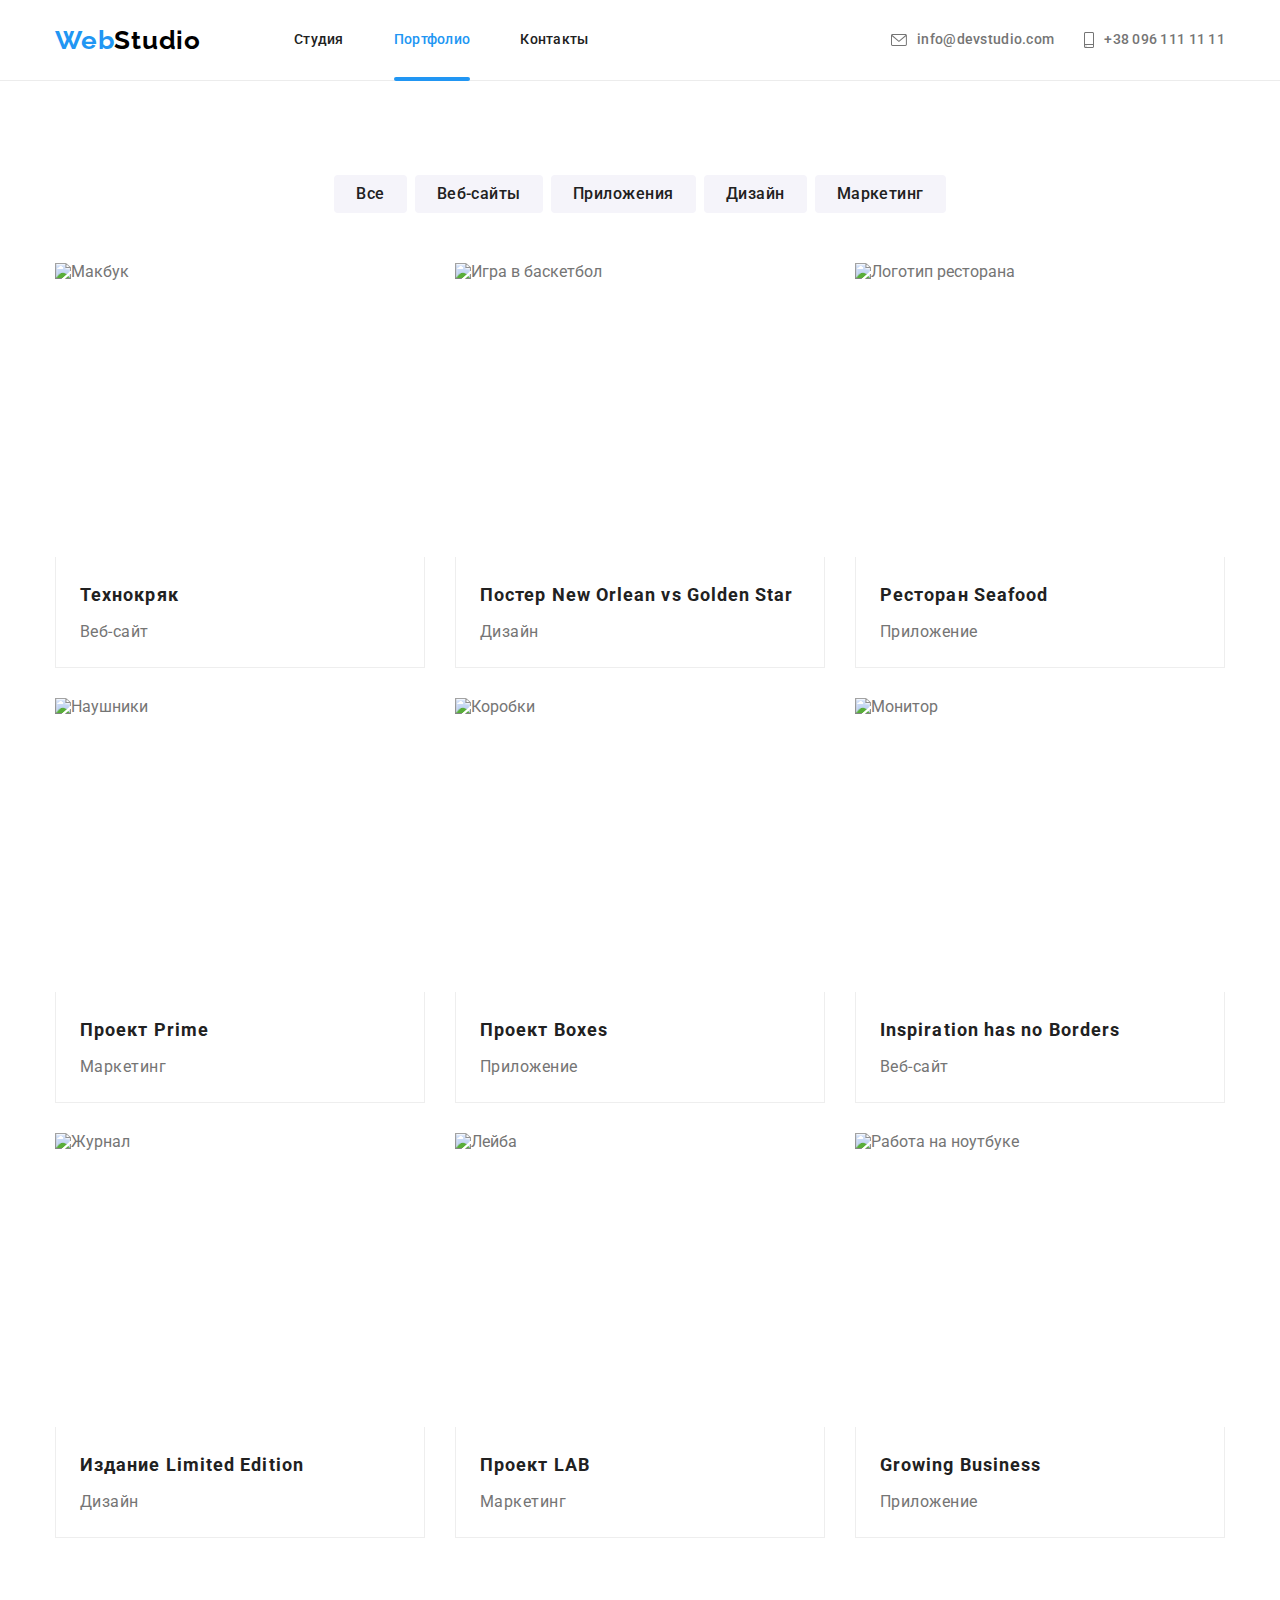
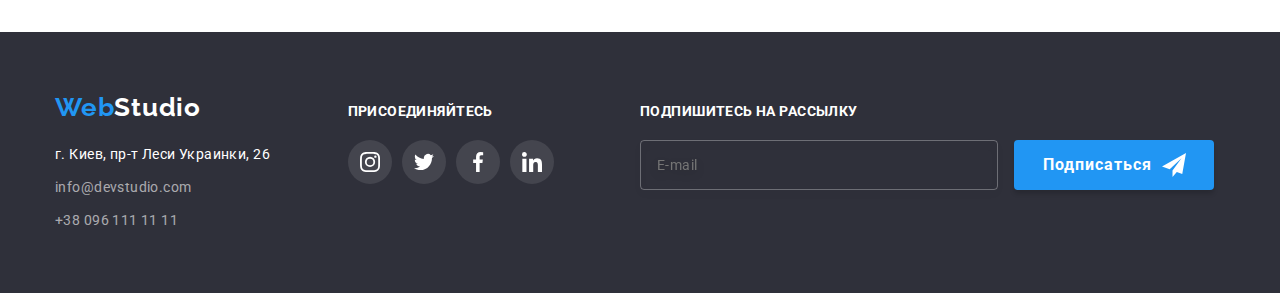
==== portfolio.html @ e025bd7b "edits" ====
<!DOCTYPE html>
<html lang="ru">

<head>
  <meta charset="UTF-8" />
  <meta http-equiv="X-UA-Compatible" content="IE=edge" />
  <meta name="viewport" content="width=device-width, initial-scale=1.0" />
  <title>Portfolio</title>
  <link rel="preconnect" href="https://fonts.gstatic.com" />
  <link
    href="https://fonts.googleapis.com/css2?family=Raleway:wght@500;700&family=Roboto:wght@400;500;700;900&display=swap"
    rel="stylesheet" />
  <link rel="stylesheet" href="https://cdnjs.cloudflare.com/ajax/libs/modern-normalize/1.0.0/modern-normalize.css" />
  <link rel="stylesheet" href="./css/styles.css" />
</head>

<body>
  <!--Header-->
  <header class="header">
    <div class="container">
      <p class="logo" lang="en">
        <span class="logo-text blue">Web</span><span class="logo-text black">Studio</span>
      </p>
      <nav>
        <ul class="menu list">
          <li class="menu-item">
            <a class="link nav-text" href="./index.html">Студия</a>
          </li>
          <li class="menu-item">
            <a class="link nav-text current" href="./portfolio.html">Портфолио</a>
          </li>
          <li class="menu-item">
            <a class="link nav-text" href="#contacts">Контакты</a>
          </li>
        </ul>
      </nav>
      <div class="contacts">
        <ul class="menu list">
          <li class="contacts-menu-item">
            <a class="link contacts-text" href="mailto:info@devstudio.com">
              <svg class="contacts-svg" width="16" height="12">
                <use href="./images/sprite.svg#icon-envelope"></use>
              </svg>
              info@devstudio.com
            </a>
          </li>
          <li class="contacts-menu-item">
            <a class="link contacts-text" href="tel:+380961111111">
              <svg class="contacts-svg" width="10" height="16">
                <use href="./images/sprite.svg#icon-smartphone"></use>
              </svg>
              +38 096 111 11 11
            </a>
          </li>
        </ul>
      </div>
    </div>
  </header>
  <main>
    <!--Portfolio-->
    <section class="portfolio section">
      <div class="container">
        <h1 class="visually-hidden">Портфолио</h1>
        <ul class="list filter">
          <li class="filtr-item">
            <button class="btn-filter" type="button">Все</button>
          </li>
          <li class="filtr-item">
            <button class="btn-filter" type="button">Веб-сайты</button>
          </li>
          <li class="filtr-item">
            <button class="btn-filter" type="button">Приложения</button>
          </li>
          <li class="filtr-item">
            <button class="btn-filter" type="button">Дизайн</button>
          </li>
          <li class="filtr-item">
            <button class="btn-filter" type="button">Маркетинг</button>
          </li>
        </ul>
        <ul class="list portfolio-item">
          <li class="portfolio-card">
            <a class="link portfolio-link" href="" target="_blank" rel="noopener noreferrer">
              <div class="portfolio-img">
                <img src="./images/portfolio/img-1.jpg" width="370" height="294" alt="Макбук" />
                <div class="overlay">
                  <p>Технокряк это современная площадка распространения коронавируса. Компании используют
                    эту платформу для цифрового
                    шпионажа и атак на защищённые сервера конкурентов.
                  </p>
                </div>
              </div>
              <div class="portfolio-content">
                <h2 class="example-title">Технокряк</h2>
                <p class="example-text">Веб-сайт</p>
              </div>
            </a>
          </li>
          <li class="portfolio-card">
            <a class="link portfolio-link" href="" target="_blank" rel="noopener noreferrer">
              <div class="portfolio-img">
                <img src="./images/portfolio/img-2.jpg" width="370" height="294" alt="Игра в баскетбол" />
                <div class="overlay">
                  <p>Технокряк это современная площадка распространения коронавируса. Компании используют
                    эту платформу для цифрового
                    шпионажа и атак на защищённые сервера конкурентов.
                  </p>
                </div>
              </div>
              <div class="portfolio-content">
                <h2 class="example-title">
                  Постер <span lang="en"> New Orlean vs Golden Star</span>
                </h2>
                <p class="example-text">Дизайн</p>
              </div>
            </a>
          </li>
          <li class="portfolio-card">
            <a class="link portfolio-link" href="" target="_blank" rel="noopener noreferrer">
              <div class="portfolio-img">
                <img src="./images/portfolio/img-3.jpg" width="370" height="294" alt="Логотип ресторана" />
                <div class="overlay">
                  <p>Технокряк это современная площадка распространения коронавируса. Компании используют
                    эту платформу для цифрового
                    шпионажа и атак на защищённые сервера конкурентов.
                  </p>
                </div>
              </div>
              <div class="portfolio-content">
                <h2 class="example-title">
                  Ресторан <span lang="en">Seafood</span>
                </h2>
                <p class="example-text">Приложение</p>
              </div>
            </a>
          </li>
          <li class="portfolio-card">
            <a class="link portfolio-link" href="" target="_blank" rel="noopener noreferrer">
              <div class="portfolio-img">
                <img src="./images/portfolio/img-4.jpg" width="370" height="294" alt="Наушники" />
                <div class="overlay">
                  <p>Технокряк это современная площадка распространения коронавируса. Компании используют
                    эту платформу для цифрового
                    шпионажа и атак на защищённые сервера конкурентов.
                  </p>
                </div>
              </div>
              <div class="portfolio-content">
                <h2 class="example-title">
                  Проект <span lang="en">Prime</span>
                </h2>
                <p class="example-text">Маркетинг</p>
              </div>
            </a>
          </li>
          <li class="portfolio-card">
            <a class="link portfolio-link" href="" target="_blank" rel="noopener noreferrer">
              <div class="portfolio-img">
                <img src="./images/portfolio/img-5.jpg" width="370" height="294" alt="Коробки" />
                <div class="overlay">
                  <p>Технокряк это современная площадка распространения коронавируса. Компании используют
                    эту платформу для цифрового
                    шпионажа и атак на защищённые сервера конкурентов.
                  </p>
                </div>
              </div>
              <div class="portfolio-content">
                <h2 class="example-title">
                  Проект <span lang="en">Boxes</span>
                </h2>
                <p class="example-text">Приложение</p>
              </div>
            </a>
          </li>
          <li class="portfolio-card">
            <a class="link portfolio-link" href="" target="_blank" rel="noopener noreferrer">
              <div class="portfolio-img">
                <img src="./images/portfolio/img-6.jpg" width="370" height="294" alt="Монитор" />
                <div class="overlay">
                  <p>Технокряк это современная площадка распространения коронавируса. Компании используют
                    эту платформу для цифрового
                    шпионажа и атак на защищённые сервера конкурентов.
                  </p>
                </div>
              </div>
              <div class="portfolio-content">
                <h2 class="example-title">Inspiration has no Borders</h2>
                <p class="example-text">Веб-сайт</p>
              </div>
            </a>
          </li>
          <li class="portfolio-card">
            <a class="link portfolio-link" href="" target="_blank" rel="noopener noreferrer">
              <div class="portfolio-img">
                <img src="./images/portfolio/img-7.jpg" width="370" height="294" alt="Журнал" />
                <div class="overlay">
                  <p>Технокряк это современная площадка распространения коронавируса. Компании используют
                    эту платформу для цифрового
                    шпионажа и атак на защищённые сервера конкурентов.
                  </p>
                </div>
              </div>
              <div class="portfolio-content">
                <h2 class="example-title">
                  Издание <span lang="en">Limited Edition</span>
                </h2>
                <p class="example-text">Дизайн</p>
              </div>
            </a>
          </li>
          <li class="portfolio-card">
            <a class="link portfolio-link" href="" target="_blank" rel="noopener noreferrer">
              <div class="portfolio-img">
                <img src="./images/portfolio/img-8.jpg" width="370" height="294" alt="Лейба" />
                <div class="overlay">
                  <p>Технокряк это современная площадка распространения коронавируса. Компании используют
                    эту платформу для цифрового
                    шпионажа и атак на защищённые сервера конкурентов.
                  </p>
                </div>
              </div>
              <div class="portfolio-content">
                <h2 class="example-title">Проект LAB</h2>
                <p class="example-text">Маркетинг</p>
              </div>
            </a>
          </li>
          <li class="portfolio-card">
            <a class="link portfolio-link" href="" target="_blank" rel="noopener noreferrer">
              <div class="portfolio-img">
                <img src="./images/portfolio/img-9.jpg" width="370" height="294" alt="Работа на ноутбуке" />
                <div class="overlay">
                  <p>Технокряк это современная площадка распространения коронавируса. Компании используют
                    эту платформу для цифрового
                    шпионажа и атак на защищённые сервера конкурентов.
                  </p>
                </div>
              </div>
              <div class="portfolio-content">
                <h2 class="example-title" lang="en">Growing Business</h2>
                <p class="example-text">Приложение</p>
              </div>
            </a>
          </li>
        </ul>
      </div>
    </section>
  </main>
  <!--Footer-->
  <footer class="footer" id="contacts">
    <div class="container">
      <div class="footer-block-addres">
        <p class="logo" lang="en">
          <span class="blue">Web</span><span class="white">Studio</span>
        </p>
        <address class="address">
          <ul class="list">
            <li>
              <a class="link address-title" href="https://goo.gl/maps/yMUK8s8XDdijkJY39" target="_blank"
                rel="noopener noreferrer">г. Киев, пр-т Леси Украинки, 26</a>
            </li>
            <li class="footer-item">
              <a class="link contacts-foot" href="mailto:info@devstudio.com">info@devstudio.com</a>
            </li>
            <li class="footer-item">
              <a class="link contacts-foot" href="tel:+380961111111">+38 096 111 11 11</a>
            </li>
          </ul>
        </address>
      </div>
      <div class="footer-block-social ">
        <h3 class="social-title">присоединяйтесь</h3>
        <ul class="list social">
          <li class="social-item">
            <a class="link foot-icon-bg" href="https://www.instagram.com/" target="_blank" rel="noopener noreferrer">
              <svg class="social-foot-svg" width="20" height="20">
                <use href="./images/sprite.svg#icon-instagram"></use>
              </svg>
            </a>
          </li>
          <li class="social-item">
            <a class="link foot-icon-bg" href="https://twitter.com/" target="_blank" rel="noopener noreferrer">
              <svg class="social-foot-svg" width="20" height="20">
                <use href="./images/sprite.svg#icon-twitter"></use>
              </svg>
            </a>
          </li>
          <li class="social-item">
            <a class="link foot-icon-bg" href="https://www.facebook.com/" target="_blank" rel="noopener noreferrer">
              <svg class="social-foot-svg" width="20" height="20">
                <use href="./images/sprite.svg#icon-facebook"></use>
              </svg>
            </a>
          </li>
          <li class="social-item">
            <a class="link foot-icon-bg" href="https://www.linkedin.com/" target="_blank" rel="noopener noreferrer">
              <svg class="social-foot-svg" width="20" height="20">
                <use href="./images/sprite.svg#icon-linkedin"></use>
              </svg>
            </a>
          </li>
        </ul>
      </div>
      <div class="footer-block-form">
        <h3 class="subsсribe-title">Подпишитесь на рассылку</h3>
        <form>
          <input class="subsсribe-input" type="email" name="mail" placeholder="E-mail" autocomplete="off">
          <div class="subsсribe-btn-container">
            <svg class="subsсribe-svg" width="24">
              <use href="./images/sprite.svg#icon-send"></use>
            </svg>
            <button class="subsсribe-btn" type="submit">Подписаться</button>
          </div>
        </form>
      </div>
    </div>
  </footer>
</body>

</html>
---- css/styles.css ----
:root {
  --main-text-col: #757575;
  --alt-text-col: #ffffff99;
  --logo-web-col: #2196f3;
  --logo-studio-col: #000000;
  --alt-logo-studio-col: #ffffff;
  --main-title-col: #ffffff;
  --sub-title-col: #212121;
  --acent-col: #2196f3;
  --portfolio-border: #eeeeee;
  --header-border: #ececec;
  --icon-col: #afb1b8;

  --bg-head: #ffffff;
  --bg-hero: #2f303a;
  --bg-team: #f5f4fa;
  --bg-foot: #2f303a;

  --main-font: "Roboto", sans-serif;
  --title-font: "Raleway", sans-serif;

  --timing-function: cubic-bezier(0.4, 0, 0.2, 1);
}

html {
  box-sizing: border-box;
}

*,
*::before,
*::after {
  box-sizing: inherit;
}

h1,
h2,
h3,
p {
  margin-top: 0px;
  margin-bottom: 0px;
}

img {
  display: block;
  max-width: 100%;
  height: auto;
}

body {
  font-family: var(--main-font);
  color: var(--main-text-col);
  overflow-x: hidden;
}

.link {
  color: inherit;
  text-decoration: none;
  transition: color 250ms var(--timing-function);
}

.link:hover,
.link:focus,
.list .current {
  color: var(--acent-col);
}

.list {
  list-style: none;
  margin: 0;
  padding: 0;
}

.container {
  width: 1200px;
  padding-left: 15px;
  padding-right: 15px;
  margin: 0px auto;
}

.section {
  padding-top: 94px;
  padding-bottom: 94px;
}

.visually-hidden {
  position: absolute !important;
  clip: rect(1px 1px 1px 1px);
  clip: rect(1px, 1px, 1px, 1px);
  padding: 0 !important;
  border: 0 !important;
  height: 1px !important;
  width: 1px !important;
  overflow: hidden;
}

/* Header */

.header {
  border-bottom: 1px solid var(--header-border);
  background-color: var(--bg-head);
}

.header .container {
  display: flex;
  align-items: center;
  justify-content: start;
}

.logo {
  display: inline-flex;
  align-items: center;
  font-family: var(--title-font);
  font-weight: 700;
  font-size: 26px;
  line-height: 1.19;
  letter-spacing: 0.03em;
}

.header .logo {
  margin-right: 93px;
}

.blue {
  color: var(--logo-web-col);
}

.black {
  color: var(--logo-studio-col);
}

.white {
  color: var(--alt-logo-studio-col);
}

.nav-text {
  font-size: 14px;
  font-weight: 500;
  line-height: 1.14;
  letter-spacing: 0.02em;
  color: var(--sub-title-col);
}

.menu {
  display: flex;
  align-items: center;
}

.menu-item {
  position: relative;
}

.menu-item:not(:last-child) {
  margin-right: 50px;
}

.menu a {
  display: inline-flex;
  align-items: center;
  height: 80px;
}

.menu-item .current::after {
  position: absolute;
  bottom: -1px;
  content: "";
  display: block;
  width: 100%;
  height: 4px;
  background-color: var(--acent-col);
  border-radius: 2px;
}

.contacts {
  margin-left: auto;
}

.contacts-text {
  display: flex;
  align-items: center;
  font-size: 14px;
  font-weight: 500;
  line-height: 1.14;
  letter-spacing: 0.02em;
}

.contacts-menu-item:not(:last-child) {
  margin-right: 30px;
}

.contacts-svg {
  margin-right: 10px;
  fill: currentColor;
}

/* hero */

.hero {
  display: flex;
  padding-top: 200px;
  padding-bottom: 200px;
  text-align: center;
  max-width: 1600px;
  margin: 0px auto;
  background-color: var(--bg-hero);
  background-image: linear-gradient(
      to right,
      rgba(47, 48, 58, 0.4),
      rgba(47, 48, 58, 0.4)
    ),
    url("../images/hero.jpg");
  background-repeat: no-repeat;
  background-size: cover;
  background-position: center;
}

.main-title {
  margin-bottom: 30px;
  font-weight: 900;
  font-size: 44px;
  line-height: 1.36;
  text-align: center;
  letter-spacing: 0.06em;
  text-transform: uppercase;
  color: var(--main-title-col);
}

.btn {
  padding: 10px 32px;
  font-weight: 700;
  font-size: 16px;
  line-height: 1.87;
  letter-spacing: 0.06em;
  color: var(--main-title-col);
  background: var(--acent-col);
  box-shadow: 0px 4px 4px rgba(0, 0, 0, 0.15);
  border-radius: 4px;
  border: none;
  margin: 0px auto;
}

/* Features */

.features {
  padding-top: 94px;
  background-color: var(--bg-head);
}

.features .list {
  display: flex;
  flex-wrap: wrap;
  justify-content: center;
  margin-top: -30px;
  margin-left: -30px;
}

.features-item {
  margin-top: 30px;
  margin-left: 30px;
  flex-basis: calc((100% - 4 * 30px) / 4);
}

.sub-title {
  margin-bottom: 10px;
  font-weight: 700;
  font-size: 14px;
  line-height: 1.14;
  letter-spacing: 0.03em;
  text-transform: uppercase;
  color: var(--sub-title-col);
}
.main-text {
  font-size: 14px;
  line-height: 1.71;
  letter-spacing: 0.03em;
}

.features-icon {
  display: flex;
  justify-content: center;
  align-items: center;
  margin-bottom: 30px;
  background-color: var(--bg-team);
  width: 270px;
  height: 120px;
  border-radius: 4px;
}

.icon {
  width: 70px;
  height: 70px;
}

/* What are we doing */

.direction {
  background-color: var(--bg-head);
}

.section-title {
  margin-bottom: 50px;
  font-weight: 700;
  font-size: 36px;
  line-height: 1.17;
  color: var(--sub-title-col);
  text-align: center;
}

.direction .list {
  display: flex;
  flex-wrap: wrap;
  justify-content: center;
  margin-top: -30px;
  margin-left: -30px;
}

.direction-item {
  flex-basis: calc((100% - 3 * 30px) / 3);
  margin-top: 30px;
  margin-left: 30px;
}

.direction-card {
  position: relative;
}

.direction-caption {
  position: absolute;
  bottom: 0;
  display: flex;
  justify-content: center;
  align-items: center;
  width: 100%;
  height: 70px;
  font-weight: 700;
  font-size: 14px;
  line-height: 1.14;
  letter-spacing: 0.03em;
  text-transform: uppercase;
  color: var(--main-title-col);
  background-color: rgba(47, 48, 58, 0.8);
}

/* Our team */

.team {
  background-color: var(--bg-team);
}

.team-card {
  display: flex;
  flex-wrap: wrap;
  justify-content: center;
  margin-top: -30px;
  margin-left: -30px;
}

.team-item {
  margin-top: 30px;
  margin-left: 30px;
  flex-basis: calc((100% - 4 * 30px) / 4);
  box-shadow: 0px 1px 3px rgb(0 0 0 / 12%), 0px 1px 1px rgb(0 0 0 / 14%),
    0px 2px 1px rgb(0 0 0 / 20%);
  border-radius: 0px 0px 4px 4px;
}

.taem-content {
  background-color: var(--bg-head);
  padding: 30px;
  border-radius: 0px 0px 4px 4px;
}

.team-title {
  text-align: center;
  margin-bottom: 10px;
  font-weight: 500;
  font-size: 16px;
  line-height: 1.19;
  letter-spacing: 0.03em;
  color: var(--sub-title-col);
}

.team-text {
  margin-bottom: 16px;
  text-align: center;
  font-size: 16px;
  line-height: 1.19;
  letter-spacing: 0.03em;
}

.social {
  display: inline-flex;
}

.social-item {
  width: 44px;
  height: 44px;
}

.social-item:not(:last-child) {
  margin-right: 10px;
}

.social .link {
  display: flex;
  justify-content: center;
  align-items: center;
  width: 100%;
  height: 100%;
  border-radius: 50%;
  transition: background-color 250ms var(--timing-function);
}

.social-svg {
  fill: var(--icon-col);
  transition: fill 250ms var(--timing-function);
}

.social .link:hover .social-svg,
.social .link:focus .social-svg {
  fill: var(--bg-head);
}

.social .link:hover,
.social .link:focus {
  background-color: var(--acent-col);
}

/* Clients */

.clients {
  display: inline-flex;
}

.clients-item {
  width: 170px;
  height: 92px;
}

.clients-item:not(:last-child) {
  margin-right: 30px;
}

.clients .link {
  display: flex;
  justify-content: center;
  align-items: center;
  width: 100%;
  height: 100%;
  border: 1px solid;
  border-color: var(--icon-col);
  border-radius: 4px;
  transition: border-color 250ms var(--timing-function);
}

.clients-svg {
  fill: var(--icon-col);
  transition: fill 250ms var(--timing-function);
}

.clients .link:hover,
.clients .link:focus {
  border-color: var(--acent-col);
}

.clients .link:hover .clients-svg,
.clients .link:focus .clients-svg {
  fill: var(--acent-col);
}

/* Footer */

.footer {
  padding-top: 60px;
  padding-bottom: 60px;
  background-color: var(--bg-foot);
}

.footer .container {
  display: flex;
}

.footer-block-addres {
  width: calc(100% / 12 * 3);
}

.footer-block-social {
  padding-top: 12px;
  width: calc(100% / 12 * 3);
}

.footer-block-form {
  padding-top: 12px;
  width: calc(100% / 12 * 6);
}

.address {
  font-style: inherit;
  margin-top: 20px;
}

.address-title {
  font-size: 14px;
  line-height: 1.71;
  letter-spacing: 0.03em;
  color: var(--main-title-col);
}

.footer-item {
  margin-top: 9px;
}

.subsсribe-input,
.contacts-foot {
  font-size: 14px;
  line-height: 1.71;
  letter-spacing: 0.03em;
  color: var(--alt-text-col);
}
.subsсribe-title,
.social-title {
  font-weight: bold;
  font-size: 14px;
  line-height: 1.14;
  letter-spacing: 0.03em;
  text-transform: uppercase;
  color: var(--main-title-col);
  margin-bottom: 20px;
}

.foot-icon-bg {
  background: rgba(255, 255, 255, 0.1);
}

.social-foot-svg {
  fill: var(--main-title-col);
}

.subsсribe-input {
  display: inline-block;
  width: 358px;
  height: 50px;
  padding: 15px 0px 15px 16px;
  margin-right: 12px;
  border: 1px solid rgba(255, 255, 255, 0.3);
  filter: drop-shadow(0px 4px 4px rgba(0, 0, 0, 0.15));
  border-radius: 4px;
  background: transparent;
  outline: none;
  transition: border-color 250ms var(--timing-function);
}

.subsсribe-input:focus {
  border-color: var(--acent-col);
}

.subsсribe-btn {
  width: 200px;
  height: 50px;
  padding: 10px 62px 10px 29px;
  font-weight: 700;
  font-size: 16px;
  line-height: 1.87;
  letter-spacing: 0.06em;
  color: var(--alt-logo-studio-col);
  background: var(--acent-col);
  box-shadow: 0px 4px 4px rgba(0, 0, 0, 0.15);
  border-radius: 4px;
  border: none;
}

.subsсribe-btn-container {
  position: relative;
  display: inline-block;
}

.subsсribe-svg {
  pointer-events: none;
  position: absolute;
  top: -50px;
  left: 148px;
  fill: var(--main-title-col);
}

/* Portfolio */

.portfolio {
  background-color: var(--bg-head);
}

.portfolio .list {
  display: flex;
}

.filter {
  justify-content: center;
  margin-bottom: 50px;
}

.filtr-item:not(:last-child) {
  margin-right: 8px;
}

.btn-filter {
  display: inline-block;
  padding: 6px 22px;
  font-weight: 500;
  font-size: 16px;
  line-height: 1.63;
  text-align: center;
  letter-spacing: 0.03em;
  color: var(--sub-title-col);
  background-color: var(--bg-team);
  border: none;
  border-radius: 4px;
  transition: background-color 250ms var(--timing-function),
    color 250ms var(--timing-function), box-shadow 250ms var(--timing-function);
}

.btn-filter:hover,
.btn-filter:focus {
  background-color: var(--acent-col);
  color: var(--main-title-col);
  box-shadow: 0px 3px 1px rgba(0, 0, 0, 0.1), 0px 1px 2px rgba(0, 0, 0, 0.08),
    0px 2px 2px rgba(0, 0, 0, 0.12);
}

.portfolio-item {
  margin-left: -30px;
  margin-top: -30px;
  flex-wrap: wrap;
  justify-content: center;
}

.portfolio-card {
  margin-left: 30px;
  margin-top: 30px;
}

.portfolio-link {
  display: block;
  transition: box-shadow 250ms var(--timing-function);
}

.portfolio-link:hover,
.portfolio-link:focus {
  box-shadow: 0px 1px 1px rgba(0, 0, 0, 0.12), 0px 4px 4px rgba(0, 0, 0, 0.06),
    1px 4px 6px rgba(0, 0, 0, 0.16);
}

.overlay {
  position: absolute;
  top: 0;
  left: 0;
  transform: translateY(100%);
  padding: 63px 24px;
  width: 100%;
  height: 100%;
  font-size: 18px;
  line-height: 1.56;
  letter-spacing: 0.03em;
  color: var(--main-title-col);
  background-color: rgba(33, 150, 243, 0.9);
  transition: transform 250ms var(--timing-function);
}

.portfolio-link:hover .overlay,
.portfolio-link:focus .overlay {
  transform: translateY(0);
}

.portfolio-img {
  position: relative;
  overflow: hidden;
}

.portfolio-content {
  padding: 20px 24px;
  border-left: 1px solid var(--portfolio-border);
  border-right: 1px solid var(--portfolio-border);
  border-bottom: 1px solid var(--portfolio-border);
}

.example-title {
  margin-bottom: 4px;
  font-weight: 700;
  font-size: 18px;
  line-height: 2;
  letter-spacing: 0.06em;
  color: var(--sub-title-col);
}

.example-text {
  font-weight: 400;
  font-size: 16px;
  line-height: 1.88;
  letter-spacing: 0.03em;
  color: var(--main-text-col);
}

/* Modal */

.backdrop {
  position: fixed;
  top: 0;
  left: 0;
  width: 100vw;
  height: 100vh;
  background-color: rgba(0, 0, 0, 0.2);
  opacity: 1;
  transform: scale(1);
  transition: opacity 250ms var(--timing-function),
    transform 250ms var(--timing-function);
}

.backdrop.is-hidden {
  opacity: 0;
  visibility: hidden;
  pointer-events: none;
  transform: scale(0.8);
  transition: opacity 250ms var(--timing-function),
    visibility 250ms var(--timing-function),
    transform 250ms var(--timing-function);
}

.modal {
  position: absolute;
  top: 50%;
  left: 50%;
  transform: translate(-50%, -50%);
  padding: 40px;
  min-width: 528px;
  background-color: var(--bg-head);
  box-shadow: 0px 1px 3px rgba(0, 0, 0, 0.12), 0px 1px 1px rgba(0, 0, 0, 0.14),
    0px 2px 1px rgba(0, 0, 0, 0.2);
  border-radius: 4px;
}

.close-modal-btn {
  position: absolute;
  top: 8px;
  left: 490px;
  display: flex;
  justify-content: center;
  align-items: center;
  width: 30px;
  height: 30px;
  border: 1px solid rgba(0, 0, 0, 0.1);
  border-radius: 50%;
  background-color: var(--bg-head);
}

.cross-svg {
  fill: var(--logo-studio-col);
  transition: fill 250ms var(--timing-function);
}

.close-modal-btn:hover .cross-svg,
.close-modal-btn:focus .cross-svg {
  fill: var(--acent-col);
}

.modal-title {
  margin-bottom: 12px;
  font-weight: 700;
  font-size: 20px;
  line-height: 1.15;
  text-align: center;
  letter-spacing: 0.03em;
  color: #212121;
}

.form-field {
  position: relative;
  display: flex;
  flex-direction: column;
  margin-bottom: 10px;
}

.label {
  margin-bottom: 4px;
  font-weight: 400;
  font-size: 12px;
  line-height: 1.17;
  letter-spacing: 0.01em;
  color: var(--main-text-col);
}

.input {
  padding-left: 42px;
  min-height: 40px;
  border: 1px solid rgba(33, 33, 33, 0.2);
  border-radius: 4px;
  transition: border 250ms var(--timing-function);
}

.form-svg {
  position: absolute;
  left: 12px;
  bottom: 11px;
  fill: var(--sub-title-col);
  transition: fill 250ms var(--timing-function);
}

.input:focus + .form-svg {
  fill: var(--acent-col);
}

.input:focus {
  outline: none;
  border-color: var(--acent-col);
}

.comment {
  margin-bottom: 20px;
}

.input-comment {
  padding: 12px 16px;
  min-height: 120px;
  resize: none;
  border: 1px solid rgba(33, 33, 33, 0.2);
  border-radius: 4px;
  transition: border 250ms var(--timing-function);
}

.input-comment:focus {
  outline: none;
  border-color: var(--acent-col);
}

.form-field textarea::placeholder {
  font-weight: 400;
  font-size: 14px;
  line-height: 1.14;
  letter-spacing: 0.01em;
  color: rgba(117, 117, 117, 0.5);
}

.agreement-conditions {
  position: relative;
  display: flex;
  align-items: center;
  justify-content: start;
  padding-left: 36px;
  padding-right: 11px;
  margin-bottom: 30px;
}

.label-checkbox {
  display: inline-block;
}

.label-checkbox::after {
  position: absolute;
  top: 50%;
  left: 14px;
  transform: translateY(-50%);
  content: "";
  display: block;
  width: 16px;
  height: 15px;
  border: 2px solid var(--sub-title-col);
  border-radius: 2px;
  transition: border-color 250ms var(--timing-function),
    background-color 250ms var(--timing-function);
}

.check-agreement-conditions:checked + .label-checkbox::after {
  border: none;
  background-image: url(../images/chek.svg);
  background-size: 11px 8px;
  background-position: 3px 4px;
  background-repeat: no-repeat;
  background-color: var(--acent-col);
}

.link-agreement-conditions,
.label-checkbox {
  font-size: 14px;
  font-weight: 400;
  line-height: 1.71;
  letter-spacing: 0.03em;
}

.link-agreement-conditions {
  margin-left: auto;
  color: var(--acent-col);
}

.submit-btn {
  display: block;
  padding: 10px 55px;
  margin: 0 auto;
  width: 200px;
  height: 50px;
  font-size: 16px;
  font-weight: 700;
  line-height: 1.87;
  letter-spacing: 0.06em;
  color: var(--alt-logo-studio-col);
  background: var(--acent-col);
  box-shadow: 0px 4px 4px rgba(0, 0, 0, 0.15);
  border: none;
  border-radius: 4px;
  transition: background-color 250ms var(--timing-function);
}

.submit-btn:hover {
  background: #188ce8;
}
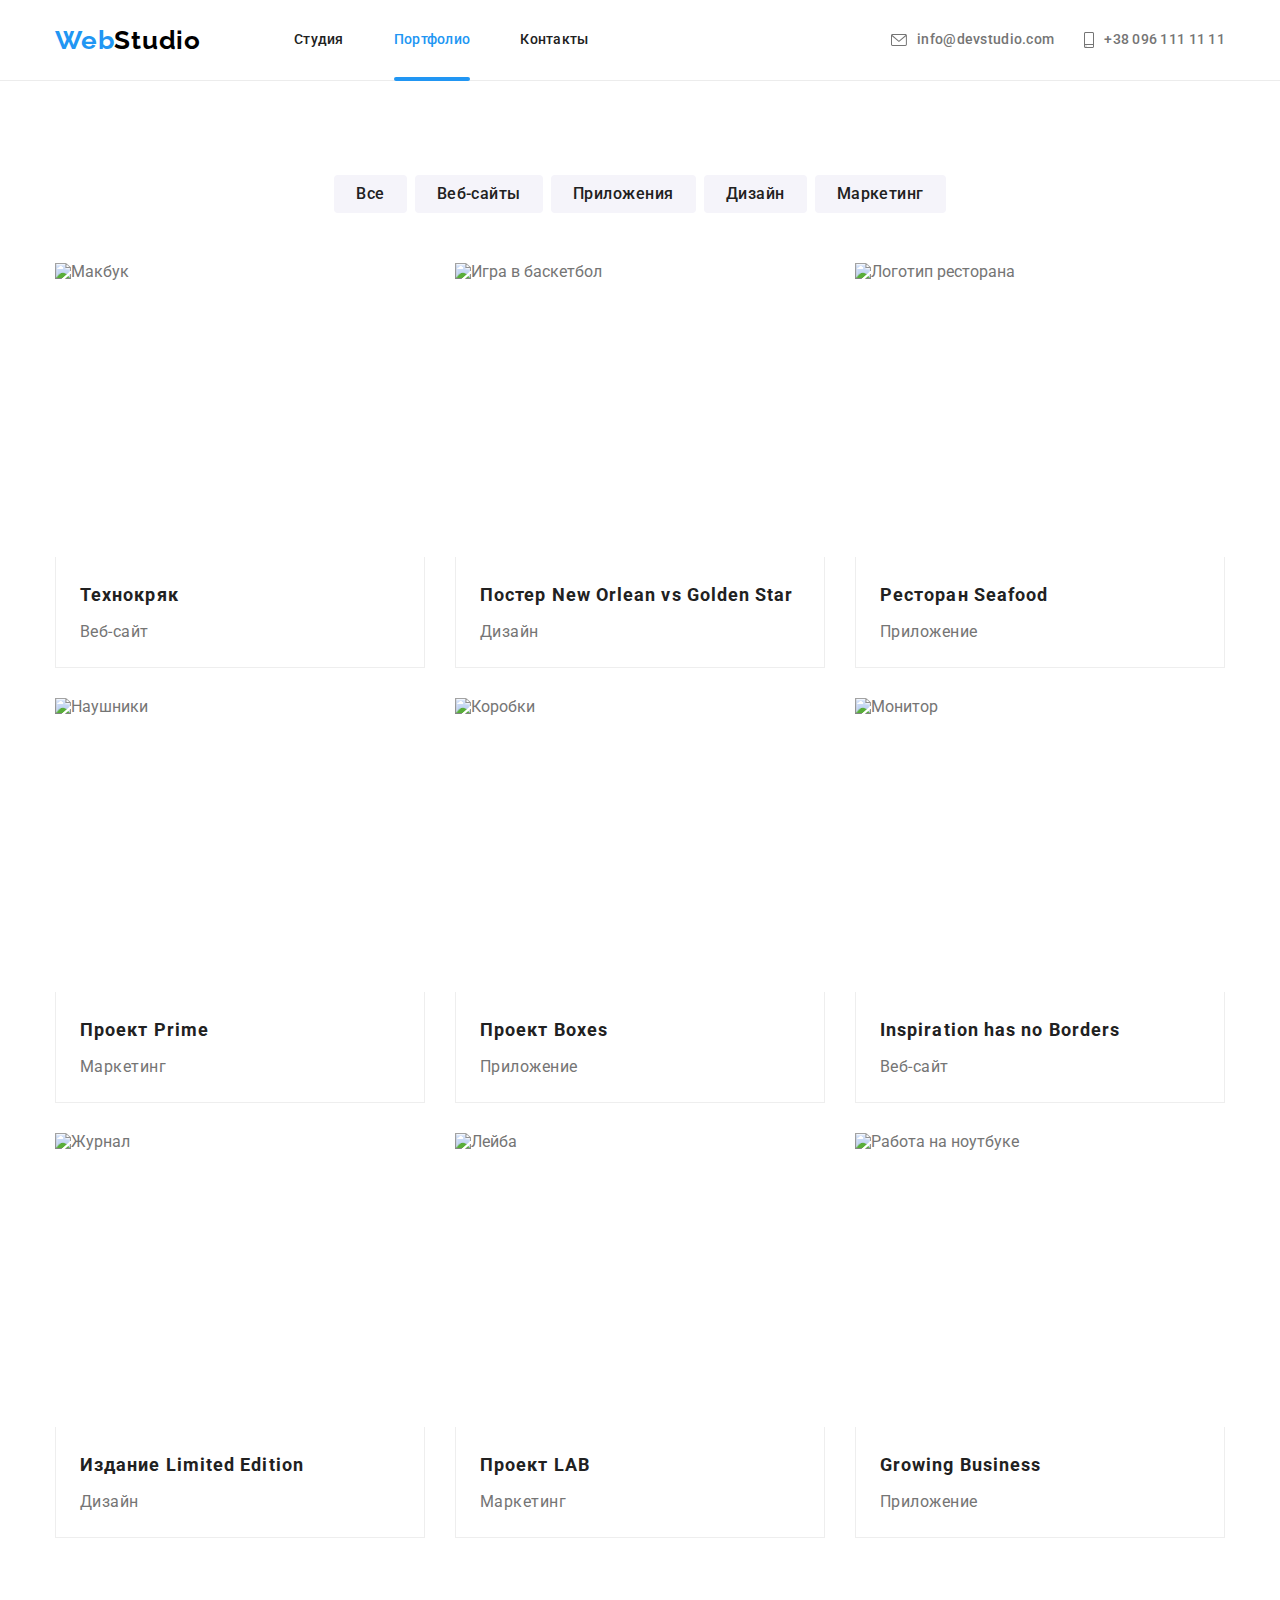
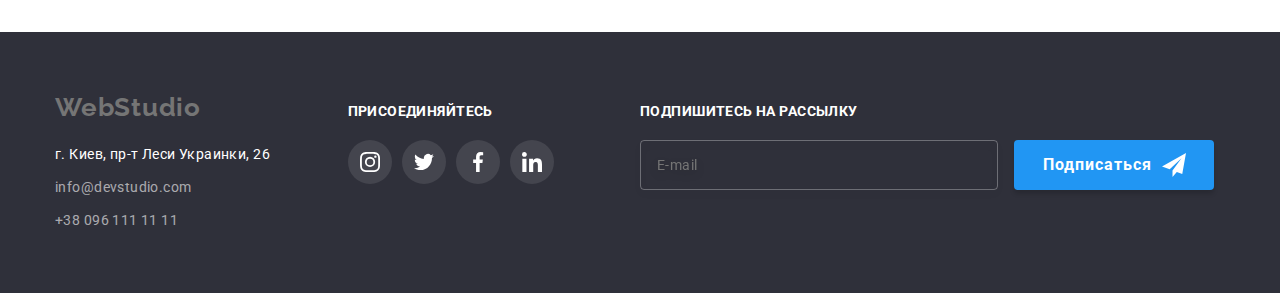
==== commit 42f45c97: "re-names classes in the header" ====
--- a/portfolio.html
+++ b/portfolio.html
@@ -16,37 +16,38 @@
 
 <body>
   <!--Header-->
-  <header class="header">
-    <div class="container">
-      <p class="logo" lang="en">
-        <span class="logo-text blue">Web</span><span class="logo-text black">Studio</span>
+  <header class="page-header">
+    <div class="container page-header__container">
+      <p class="logo page-header__logo" lang="en">
+        <span class="logo__color-blue">Web</span>
+        <span class="logo__color-black">Studio</span>
       </p>
       <nav>
-        <ul class="menu list">
-          <li class="menu-item">
-            <a class="link nav-text" href="./index.html">Студия</a>
-          </li>
-          <li class="menu-item">
-            <a class="link nav-text current" href="./portfolio.html">Портфолио</a>
-          </li>
-          <li class="menu-item">
-            <a class="link nav-text" href="#contacts">Контакты</a>
+        <ul class="list menu-nav">
+          <li class="menu-nav__item">
+            <a class="link menu-nav__link" href="./index.html">Студия</a>
+          </li>
+          <li class="menu-nav__item">
+            <a class="link menu-nav__link menu-nav__link--current" href="./portfolio.html">Портфолио</a>
+          </li>
+          <li class="menu-nav__item">
+            <a class="link menu-nav__link" href="#contacts">Контакты</a>
           </li>
         </ul>
       </nav>
       <div class="contacts">
-        <ul class="menu list">
-          <li class="contacts-menu-item">
-            <a class="link contacts-text" href="mailto:info@devstudio.com">
-              <svg class="contacts-svg" width="16" height="12">
+        <ul class="list menu-contacts">
+          <li class="menu-contacts__item">
+            <a class="link menu-contacts__link" href="mailto:info@devstudio.com">
+              <svg class="menu-contacts__svg" width="16" height="12">
                 <use href="./images/sprite.svg#icon-envelope"></use>
               </svg>
               info@devstudio.com
             </a>
           </li>
-          <li class="contacts-menu-item">
-            <a class="link contacts-text" href="tel:+380961111111">
-              <svg class="contacts-svg" width="10" height="16">
+          <li class="enu-contacts__item">
+            <a class="link menu-contacts__link" href="tel:+380961111111">
+              <svg class="menu-contacts__svg" width="10" height="16">
                 <use href="./images/sprite.svg#icon-smartphone"></use>
               </svg>
               +38 096 111 11 11
--- a/css/styles.css
+++ b/css/styles.css
@@ -49,7 +49,6 @@
 body {
   font-family: var(--main-font);
   color: var(--main-text-col);
-  overflow-x: hidden;
 }
 
 .link {
@@ -59,8 +58,7 @@
 }
 
 .link:hover,
-.link:focus,
-.list .current {
+.link:focus {
   color: var(--acent-col);
 }
 
@@ -95,12 +93,12 @@
 
 /* Header */
 
-.header {
+.page-header {
   border-bottom: 1px solid var(--header-border);
   background-color: var(--bg-head);
 }
 
-.header .container {
+.page-header__container {
   display: flex;
   align-items: center;
   justify-content: start;
@@ -108,7 +106,6 @@
 
 .logo {
   display: inline-flex;
-  align-items: center;
   font-family: var(--title-font);
   font-weight: 700;
   font-size: 26px;
@@ -116,23 +113,40 @@
   letter-spacing: 0.03em;
 }
 
-.header .logo {
+.page-header__logo {
   margin-right: 93px;
 }
 
-.blue {
+.logo__color-blue {
   color: var(--logo-web-col);
 }
 
-.black {
+.logo__color-black {
   color: var(--logo-studio-col);
 }
 
-.white {
+.logo__color-white {
   color: var(--alt-logo-studio-col);
 }
 
-.nav-text {
+.menu-nav,
+.menu-contacts {
+  display: flex;
+  align-items: center;
+}
+
+.menu-nav__item {
+  position: relative;
+}
+
+.menu-nav__item:not(:last-child) {
+  margin-right: 50px;
+}
+
+.menu-nav__link {
+  display: inline-flex;
+  align-items: center;
+  height: 80px;
   font-size: 14px;
   font-weight: 500;
   line-height: 1.14;
@@ -140,26 +154,11 @@
   color: var(--sub-title-col);
 }
 
-.menu {
-  display: flex;
-  align-items: center;
-}
-
-.menu-item {
-  position: relative;
-}
-
-.menu-item:not(:last-child) {
-  margin-right: 50px;
-}
-
-.menu a {
-  display: inline-flex;
-  align-items: center;
-  height: 80px;
-}
-
-.menu-item .current::after {
+.menu-nav__link--current {
+  color: var(--acent-col);
+}
+
+.menu-nav__link--current::after {
   position: absolute;
   bottom: -1px;
   content: "";
@@ -174,7 +173,11 @@
   margin-left: auto;
 }
 
-.contacts-text {
+.menu-contacts__item:not(:last-child) {
+  margin-right: 30px;
+}
+
+.menu-contacts__link {
   display: flex;
   align-items: center;
   font-size: 14px;
@@ -183,11 +186,7 @@
   letter-spacing: 0.02em;
 }
 
-.contacts-menu-item:not(:last-child) {
-  margin-right: 30px;
-}
-
-.contacts-svg {
+.menu-contacts__svg {
   margin-right: 10px;
   fill: currentColor;
 }
@@ -238,6 +237,10 @@
   margin: 0px auto;
 }
 
+.btn:hover {
+  cursor: pointer;
+}
+
 /* Features */
 
 .features {
@@ -568,6 +571,10 @@
   border: none;
 }
 
+.subsсribe-btn:hover {
+  cursor: pointer;
+}
+
 .subsсribe-btn-container {
   position: relative;
   display: inline-block;
@@ -752,6 +759,10 @@
 .cross-svg {
   fill: var(--logo-studio-col);
   transition: fill 250ms var(--timing-function);
+}
+
+.close-modal-btn:hover {
+  cursor: pointer;
 }
 
 .close-modal-btn:hover .cross-svg,
@@ -905,6 +916,8 @@
   transition: background-color 250ms var(--timing-function);
 }
 
-.submit-btn:hover {
+.submit-btn:hover,
+.submit-btn:focus {
   background: #188ce8;
-}
+  cursor: pointer;
+}
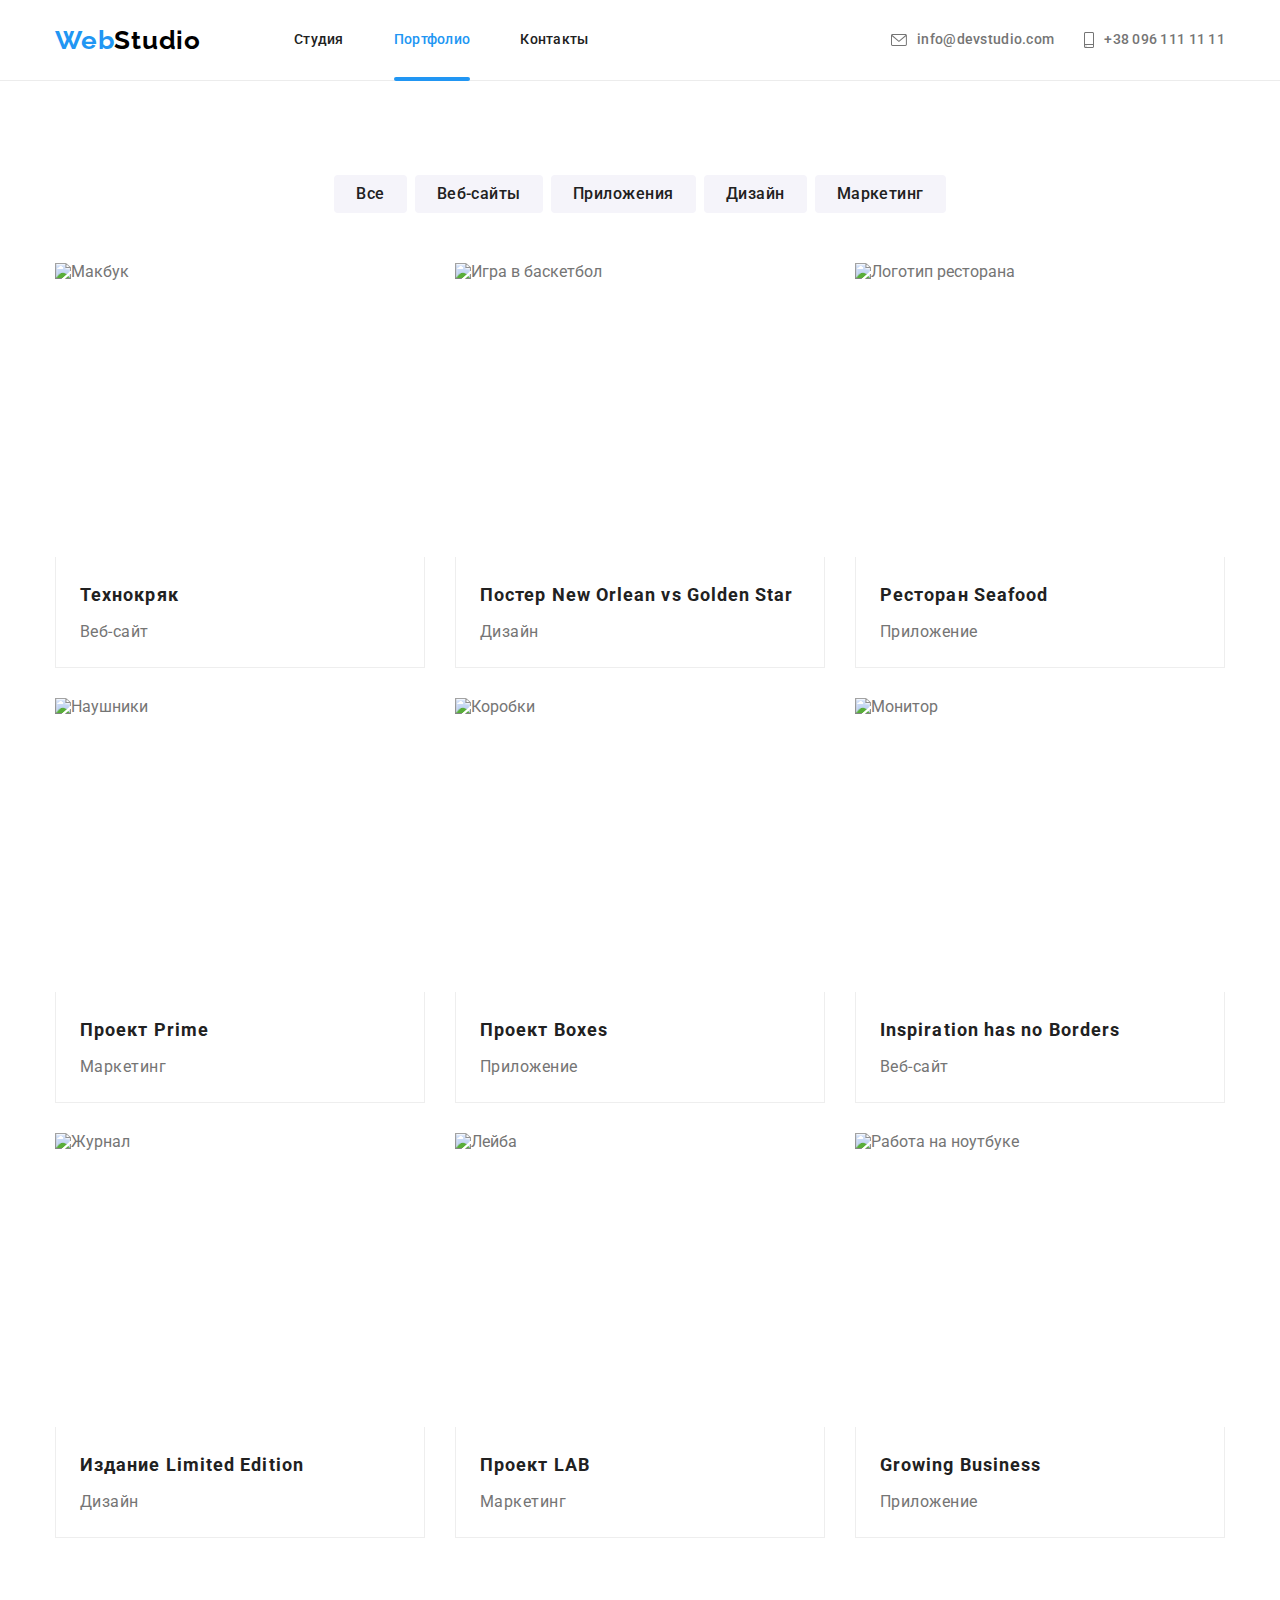
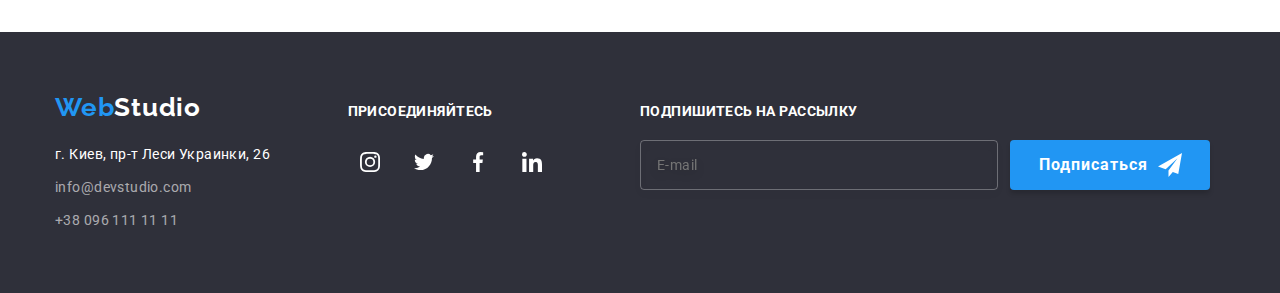
==== commit e18c35f4: "edits" ====
--- a/portfolio.html
+++ b/portfolio.html
@@ -16,45 +16,43 @@
 
 <body>
   <!--Header-->
-  <header class="page-header">
-    <div class="container page-header__container">
-      <p class="logo page-header__logo" lang="en">
-        <span class="logo__color-blue">Web</span>
-        <span class="logo__color-black">Studio</span>
+  <header class="header">
+    <div class="container header__container">
+      <p class="logo header__logo" lang="en">
+        <span class="logo__color--blue">Web</span>
+        <span class="logo__color--black">Studio</span>
       </p>
       <nav>
-        <ul class="list menu-nav">
+        <ul class="menu-nav list">
           <li class="menu-nav__item">
-            <a class="link menu-nav__link" href="./index.html">Студия</a>
+            <a class="menu-nav__link link" href="./index.html">Студия</a>
           </li>
           <li class="menu-nav__item">
-            <a class="link menu-nav__link menu-nav__link--current" href="./portfolio.html">Портфолио</a>
+            <a class="menu-nav__link link menu-nav__link--current" href="./portfolio.html">Портфолио</a>
           </li>
           <li class="menu-nav__item">
-            <a class="link menu-nav__link" href="#contacts">Контакты</a>
+            <a class="menu-nav__link link" href="#contacts">Контакты</a>
           </li>
         </ul>
       </nav>
-      <div class="contacts">
-        <ul class="list menu-contacts">
-          <li class="menu-contacts__item">
-            <a class="link menu-contacts__link" href="mailto:info@devstudio.com">
-              <svg class="menu-contacts__svg" width="16" height="12">
-                <use href="./images/sprite.svg#icon-envelope"></use>
-              </svg>
-              info@devstudio.com
-            </a>
-          </li>
-          <li class="enu-contacts__item">
-            <a class="link menu-contacts__link" href="tel:+380961111111">
-              <svg class="menu-contacts__svg" width="10" height="16">
-                <use href="./images/sprite.svg#icon-smartphone"></use>
-              </svg>
-              +38 096 111 11 11
-            </a>
-          </li>
-        </ul>
-      </div>
+      <ul class="menu-contacts list menu-contacts__list">
+        <li class="menu-contacts__item">
+          <a class="menu-contacts__link link" href="mailto:info@devstudio.com">
+            <svg class="menu-contacts__svg" width="16" height="12">
+              <use href="./images/sprite.svg#icon-envelope"></use>
+            </svg>
+            info@devstudio.com
+          </a>
+        </li>
+        <li class="menu-contacts__item">
+          <a class="menu-contacts__link link" href="tel:+380961111111">
+            <svg class="menu-contacts__svg" width="10" height="16">
+              <use href="./images/sprite.svg#icon-smartphone"></use>
+            </svg>
+            +38 096 111 11 11
+          </a>
+        </li>
+      </ul>
     </div>
   </header>
   <main>
@@ -64,182 +62,200 @@
         <h1 class="visually-hidden">Портфолио</h1>
         <ul class="list filter">
           <li class="filtr-item">
-            <button class="btn-filter" type="button">Все</button>
-          </li>
-          <li class="filtr-item">
-            <button class="btn-filter" type="button">Веб-сайты</button>
-          </li>
-          <li class="filtr-item">
-            <button class="btn-filter" type="button">Приложения</button>
-          </li>
-          <li class="filtr-item">
-            <button class="btn-filter" type="button">Дизайн</button>
-          </li>
-          <li class="filtr-item">
-            <button class="btn-filter" type="button">Маркетинг</button>
+            <button class="btn__filter" type="button">Все</button>
+          </li>
+          <li class="filtr-item">
+            <button class="btn__filter" type="button">Веб-сайты</button>
+          </li>
+          <li class="filtr-item">
+            <button class="btn__filter" type="button">Приложения</button>
+          </li>
+          <li class="filtr-item">
+            <button class="btn__filter" type="button">Дизайн</button>
+          </li>
+          <li class="filtr-item">
+            <button class="btn__filter" type="button">Маркетинг</button>
           </li>
         </ul>
-        <ul class="list portfolio-item">
-          <li class="portfolio-card">
-            <a class="link portfolio-link" href="" target="_blank" rel="noopener noreferrer">
-              <div class="portfolio-img">
+        <ul class="list portfolio__list">
+          <li class="portfolio__card">
+            <a class="link portfolio__link" href="" target="_blank" rel="noopener noreferrer">
+              <div class="portfolio__img">
                 <img src="./images/portfolio/img-1.jpg" width="370" height="294" alt="Макбук" />
                 <div class="overlay">
-                  <p>Технокряк это современная площадка распространения коронавируса. Компании используют
-                    эту платформу для цифрового
-                    шпионажа и атак на защищённые сервера конкурентов.
-                  </p>
-                </div>
-              </div>
-              <div class="portfolio-content">
-                <h2 class="example-title">Технокряк</h2>
-                <p class="example-text">Веб-сайт</p>
-              </div>
-            </a>
-          </li>
-          <li class="portfolio-card">
-            <a class="link portfolio-link" href="" target="_blank" rel="noopener noreferrer">
-              <div class="portfolio-img">
+                  <p>
+                    Технокряк это современная площадка распространения
+                    коронавируса. Компании используют эту платформу для
+                    цифрового шпионажа и атак на защищённые сервера
+                    конкурентов.
+                  </p>
+                </div>
+              </div>
+              <div class="portfolio__content">
+                <h2 class="portfolio__title">Технокряк</h2>
+                <p class="portfolio__text">Веб-сайт</p>
+              </div>
+            </a>
+          </li>
+          <li class="portfolio__card">
+            <a class="link portfolio__link" href="" target="_blank" rel="noopener noreferrer">
+              <div class="portfolio__img">
                 <img src="./images/portfolio/img-2.jpg" width="370" height="294" alt="Игра в баскетбол" />
                 <div class="overlay">
-                  <p>Технокряк это современная площадка распространения коронавируса. Компании используют
-                    эту платформу для цифрового
-                    шпионажа и атак на защищённые сервера конкурентов.
-                  </p>
-                </div>
-              </div>
-              <div class="portfolio-content">
-                <h2 class="example-title">
+                  <p>
+                    Технокряк это современная площадка распространения
+                    коронавируса. Компании используют эту платформу для
+                    цифрового шпионажа и атак на защищённые сервера
+                    конкурентов.
+                  </p>
+                </div>
+              </div>
+              <div class="portfolio__content">
+                <h2 class="portfolio__title">
                   Постер <span lang="en"> New Orlean vs Golden Star</span>
                 </h2>
-                <p class="example-text">Дизайн</p>
-              </div>
-            </a>
-          </li>
-          <li class="portfolio-card">
-            <a class="link portfolio-link" href="" target="_blank" rel="noopener noreferrer">
-              <div class="portfolio-img">
+                <p class="portfolio__text">Дизайн</p>
+              </div>
+            </a>
+          </li>
+          <li class="portfolio__card">
+            <a class="link portfolio__link" href="" target="_blank" rel="noopener noreferrer">
+              <div class="portfolio__img">
                 <img src="./images/portfolio/img-3.jpg" width="370" height="294" alt="Логотип ресторана" />
                 <div class="overlay">
-                  <p>Технокряк это современная площадка распространения коронавируса. Компании используют
-                    эту платформу для цифрового
-                    шпионажа и атак на защищённые сервера конкурентов.
-                  </p>
-                </div>
-              </div>
-              <div class="portfolio-content">
-                <h2 class="example-title">
+                  <p>
+                    Технокряк это современная площадка распространения
+                    коронавируса. Компании используют эту платформу для
+                    цифрового шпионажа и атак на защищённые сервера
+                    конкурентов.
+                  </p>
+                </div>
+              </div>
+              <div class="portfolio__content">
+                <h2 class="portfolio__title">
                   Ресторан <span lang="en">Seafood</span>
                 </h2>
-                <p class="example-text">Приложение</p>
-              </div>
-            </a>
-          </li>
-          <li class="portfolio-card">
-            <a class="link portfolio-link" href="" target="_blank" rel="noopener noreferrer">
-              <div class="portfolio-img">
+                <p class="portfolio__text">Приложение</p>
+              </div>
+            </a>
+          </li>
+          <li class="portfolio__card">
+            <a class="link portfolio__link" href="" target="_blank" rel="noopener noreferrer">
+              <div class="portfolio__img">
                 <img src="./images/portfolio/img-4.jpg" width="370" height="294" alt="Наушники" />
                 <div class="overlay">
-                  <p>Технокряк это современная площадка распространения коронавируса. Компании используют
-                    эту платформу для цифрового
-                    шпионажа и атак на защищённые сервера конкурентов.
-                  </p>
-                </div>
-              </div>
-              <div class="portfolio-content">
-                <h2 class="example-title">
+                  <p>
+                    Технокряк это современная площадка распространения
+                    коронавируса. Компании используют эту платформу для
+                    цифрового шпионажа и атак на защищённые сервера
+                    конкурентов.
+                  </p>
+                </div>
+              </div>
+              <div class="portfolio__content">
+                <h2 class="portfolio__title">
                   Проект <span lang="en">Prime</span>
                 </h2>
-                <p class="example-text">Маркетинг</p>
-              </div>
-            </a>
-          </li>
-          <li class="portfolio-card">
-            <a class="link portfolio-link" href="" target="_blank" rel="noopener noreferrer">
-              <div class="portfolio-img">
+                <p class="portfolio__text">Маркетинг</p>
+              </div>
+            </a>
+          </li>
+          <li class="portfolio__card">
+            <a class="link portfolio__link" href="" target="_blank" rel="noopener noreferrer">
+              <div class="portfolio__img">
                 <img src="./images/portfolio/img-5.jpg" width="370" height="294" alt="Коробки" />
                 <div class="overlay">
-                  <p>Технокряк это современная площадка распространения коронавируса. Компании используют
-                    эту платформу для цифрового
-                    шпионажа и атак на защищённые сервера конкурентов.
-                  </p>
-                </div>
-              </div>
-              <div class="portfolio-content">
-                <h2 class="example-title">
+                  <p>
+                    Технокряк это современная площадка распространения
+                    коронавируса. Компании используют эту платформу для
+                    цифрового шпионажа и атак на защищённые сервера
+                    конкурентов.
+                  </p>
+                </div>
+              </div>
+              <div class="portfolio__content">
+                <h2 class="portfolio__title">
                   Проект <span lang="en">Boxes</span>
                 </h2>
-                <p class="example-text">Приложение</p>
-              </div>
-            </a>
-          </li>
-          <li class="portfolio-card">
-            <a class="link portfolio-link" href="" target="_blank" rel="noopener noreferrer">
-              <div class="portfolio-img">
+                <p class="portfolio__text">Приложение</p>
+              </div>
+            </a>
+          </li>
+          <li class="portfolio__card">
+            <a class="link portfolio__link" href="" target="_blank" rel="noopener noreferrer">
+              <div class="portfolio__img">
                 <img src="./images/portfolio/img-6.jpg" width="370" height="294" alt="Монитор" />
                 <div class="overlay">
-                  <p>Технокряк это современная площадка распространения коронавируса. Компании используют
-                    эту платформу для цифрового
-                    шпионажа и атак на защищённые сервера конкурентов.
-                  </p>
-                </div>
-              </div>
-              <div class="portfolio-content">
-                <h2 class="example-title">Inspiration has no Borders</h2>
-                <p class="example-text">Веб-сайт</p>
-              </div>
-            </a>
-          </li>
-          <li class="portfolio-card">
-            <a class="link portfolio-link" href="" target="_blank" rel="noopener noreferrer">
-              <div class="portfolio-img">
+                  <p>
+                    Технокряк это современная площадка распространения
+                    коронавируса. Компании используют эту платформу для
+                    цифрового шпионажа и атак на защищённые сервера
+                    конкурентов.
+                  </p>
+                </div>
+              </div>
+              <div class="portfolio__content">
+                <h2 class="portfolio__title">Inspiration has no Borders</h2>
+                <p class="portfolio__text">Веб-сайт</p>
+              </div>
+            </a>
+          </li>
+          <li class="portfolio__card">
+            <a class="link portfolio__link" href="" target="_blank" rel="noopener noreferrer">
+              <div class="portfolio__img">
                 <img src="./images/portfolio/img-7.jpg" width="370" height="294" alt="Журнал" />
                 <div class="overlay">
-                  <p>Технокряк это современная площадка распространения коронавируса. Компании используют
-                    эту платформу для цифрового
-                    шпионажа и атак на защищённые сервера конкурентов.
-                  </p>
-                </div>
-              </div>
-              <div class="portfolio-content">
-                <h2 class="example-title">
+                  <p>
+                    Технокряк это современная площадка распространения
+                    коронавируса. Компании используют эту платформу для
+                    цифрового шпионажа и атак на защищённые сервера
+                    конкурентов.
+                  </p>
+                </div>
+              </div>
+              <div class="portfolio__content">
+                <h2 class="portfolio__title">
                   Издание <span lang="en">Limited Edition</span>
                 </h2>
-                <p class="example-text">Дизайн</p>
-              </div>
-            </a>
-          </li>
-          <li class="portfolio-card">
-            <a class="link portfolio-link" href="" target="_blank" rel="noopener noreferrer">
-              <div class="portfolio-img">
+                <p class="portfolio__text">Дизайн</p>
+              </div>
+            </a>
+          </li>
+          <li class="portfolio__card">
+            <a class="link portfolio__link" href="" target="_blank" rel="noopener noreferrer">
+              <div class="portfolio__img">
                 <img src="./images/portfolio/img-8.jpg" width="370" height="294" alt="Лейба" />
                 <div class="overlay">
-                  <p>Технокряк это современная площадка распространения коронавируса. Компании используют
-                    эту платформу для цифрового
-                    шпионажа и атак на защищённые сервера конкурентов.
-                  </p>
-                </div>
-              </div>
-              <div class="portfolio-content">
-                <h2 class="example-title">Проект LAB</h2>
-                <p class="example-text">Маркетинг</p>
-              </div>
-            </a>
-          </li>
-          <li class="portfolio-card">
-            <a class="link portfolio-link" href="" target="_blank" rel="noopener noreferrer">
-              <div class="portfolio-img">
+                  <p>
+                    Технокряк это современная площадка распространения
+                    коронавируса. Компании используют эту платформу для
+                    цифрового шпионажа и атак на защищённые сервера
+                    конкурентов.
+                  </p>
+                </div>
+              </div>
+              <div class="portfolio__content">
+                <h2 class="portfolio__title">Проект LAB</h2>
+                <p class="portfolio__text">Маркетинг</p>
+              </div>
+            </a>
+          </li>
+          <li class="portfolio__card">
+            <a class="link portfolio__link" href="" target="_blank" rel="noopener noreferrer">
+              <div class="portfolio__img">
                 <img src="./images/portfolio/img-9.jpg" width="370" height="294" alt="Работа на ноутбуке" />
                 <div class="overlay">
-                  <p>Технокряк это современная площадка распространения коронавируса. Компании используют
-                    эту платформу для цифрового
-                    шпионажа и атак на защищённые сервера конкурентов.
-                  </p>
-                </div>
-              </div>
-              <div class="portfolio-content">
-                <h2 class="example-title" lang="en">Growing Business</h2>
-                <p class="example-text">Приложение</p>
+                  <p>
+                    Технокряк это современная площадка распространения
+                    коронавируса. Компании используют эту платформу для
+                    цифрового шпионажа и атак на защищённые сервера
+                    конкурентов.
+                  </p>
+                </div>
+              </div>
+              <div class="portfolio__content">
+                <h2 class="portfolio__title" lang="en">Growing Business</h2>
+                <p class="portfolio__text">Приложение</p>
               </div>
             </a>
           </li>
@@ -249,69 +265,71 @@
   </main>
   <!--Footer-->
   <footer class="footer" id="contacts">
-    <div class="container">
-      <div class="footer-block-addres">
+    <div class="container footer__container">
+      <div class="footer__address-block">
         <p class="logo" lang="en">
-          <span class="blue">Web</span><span class="white">Studio</span>
+          <span class="logo__color--blue">Web</span><span class="logo__color--white">Studio</span>
         </p>
         <address class="address">
           <ul class="list">
-            <li>
-              <a class="link address-title" href="https://goo.gl/maps/yMUK8s8XDdijkJY39" target="_blank"
+            <li class="address__item">
+              <a class="link address__text" href="https://goo.gl/maps/yMUK8s8XDdijkJY39" target="_blank"
                 rel="noopener noreferrer">г. Киев, пр-т Леси Украинки, 26</a>
             </li>
-            <li class="footer-item">
-              <a class="link contacts-foot" href="mailto:info@devstudio.com">info@devstudio.com</a>
+            <li class="address__item">
+              <a class="link address__text--contacts" href="mailto:info@devstudio.com">info@devstudio.com</a>
             </li>
-            <li class="footer-item">
-              <a class="link contacts-foot" href="tel:+380961111111">+38 096 111 11 11</a>
+            <li class="address__item">
+              <a class="link address__text--contacts" href="tel:+380961111111">+38 096 111 11 11</a>
             </li>
           </ul>
         </address>
       </div>
-      <div class="footer-block-social ">
-        <h3 class="social-title">присоединяйтесь</h3>
+      <div class="footer__social-block">
+        <h3 class="footer__title">присоединяйтесь</h3>
         <ul class="list social">
-          <li class="social-item">
-            <a class="link foot-icon-bg" href="https://www.instagram.com/" target="_blank" rel="noopener noreferrer">
-              <svg class="social-foot-svg" width="20" height="20">
+          <li class="social__item">
+            <a class="link social__link foot-icon-bg" href="https://www.instagram.com/" target="_blank"
+              rel="noopener noreferrer">
+              <svg class="social__svg--foot" width="20" height="20">
                 <use href="./images/sprite.svg#icon-instagram"></use>
               </svg>
             </a>
           </li>
-          <li class="social-item">
-            <a class="link foot-icon-bg" href="https://twitter.com/" target="_blank" rel="noopener noreferrer">
-              <svg class="social-foot-svg" width="20" height="20">
+          <li class="social__item">
+            <a class="link social__link foot-icon-bg" href="https://twitter.com/" target="_blank"
+              rel="noopener noreferrer">
+              <svg class="social__svg--foot" width="20" height="20">
                 <use href="./images/sprite.svg#icon-twitter"></use>
               </svg>
             </a>
           </li>
-          <li class="social-item">
-            <a class="link foot-icon-bg" href="https://www.facebook.com/" target="_blank" rel="noopener noreferrer">
-              <svg class="social-foot-svg" width="20" height="20">
+          <li class="social__item">
+            <a class="link social__link foot-icon-bg" href="https://www.facebook.com/" target="_blank"
+              rel="noopener noreferrer">
+              <svg class="social__svg--foot" width="20" height="20">
                 <use href="./images/sprite.svg#icon-facebook"></use>
               </svg>
             </a>
           </li>
-          <li class="social-item">
-            <a class="link foot-icon-bg" href="https://www.linkedin.com/" target="_blank" rel="noopener noreferrer">
-              <svg class="social-foot-svg" width="20" height="20">
+          <li class="social__item">
+            <a class="link social__link .social__link--foot" href="https://www.linkedin.com/" target="_blank"
+              rel="noopener noreferrer">
+              <svg class="social__svg--foot" width="20" height="20">
                 <use href="./images/sprite.svg#icon-linkedin"></use>
               </svg>
             </a>
           </li>
         </ul>
       </div>
-      <div class="footer-block-form">
-        <h3 class="subsсribe-title">Подпишитесь на рассылку</h3>
-        <form>
-          <input class="subsсribe-input" type="email" name="mail" placeholder="E-mail" autocomplete="off">
-          <div class="subsсribe-btn-container">
-            <svg class="subsсribe-svg" width="24">
-              <use href="./images/sprite.svg#icon-send"></use>
-            </svg>
-            <button class="subsсribe-btn" type="submit">Подписаться</button>
-          </div>
+      <div class="footer__subscribe-block">
+        <h3 class="footer__title">Подпишитесь на рассылку</h3>
+        <form class="subsсribe">
+          <input class="subsсribe__input" type="email" name="mail" placeholder="E-mail" autocomplete="off">
+          <svg class="subsсribe__svg" width="24">
+            <use href="./images/sprite.svg#icon-send"></use>
+          </svg>
+          <button class="subsсribe__btn" type="submit">Подписаться</button>
         </form>
       </div>
     </div>
--- a/css/styles.css
+++ b/css/styles.css
@@ -1,11 +1,11 @@
 :root {
-  --main-text-col: #757575;
+  --text-main-col: #757575;
   --alt-text-col: #ffffff99;
   --logo-web-col: #2196f3;
   --logo-studio-col: #000000;
-  --alt-logo-studio-col: #ffffff;
-  --main-title-col: #ffffff;
-  --sub-title-col: #212121;
+  --logo-studio-alt-col: #ffffff;
+  --title-main-col: #ffffff;
+  --title-sub-col: #212121;
   --acent-col: #2196f3;
   --portfolio-border: #eeeeee;
   --header-border: #ececec;
@@ -48,7 +48,8 @@
 
 body {
   font-family: var(--main-font);
-  color: var(--main-text-col);
+  font-weight: 400;
+  color: var(--text-main-col);
 }
 
 .link {
@@ -93,12 +94,13 @@
 
 /* Header */
 
-.page-header {
+.header {
+  /* min-height: 80px; */
   border-bottom: 1px solid var(--header-border);
   background-color: var(--bg-head);
 }
 
-.page-header__container {
+.header__container {
   display: flex;
   align-items: center;
   justify-content: start;
@@ -113,29 +115,28 @@
   letter-spacing: 0.03em;
 }
 
-.page-header__logo {
+.header__logo {
   margin-right: 93px;
 }
 
-.logo__color-blue {
+.logo__color--blue {
   color: var(--logo-web-col);
 }
 
-.logo__color-black {
+.logo__color--black {
   color: var(--logo-studio-col);
 }
 
-.logo__color-white {
-  color: var(--alt-logo-studio-col);
-}
-
-.menu-nav,
-.menu-contacts {
-  display: flex;
-  align-items: center;
+.logo__color--white {
+  color: var(--logo-studio-alt-col);
+}
+
+.menu-nav {
+  display: flex;
 }
 
 .menu-nav__item {
+  display: flex;
   position: relative;
 }
 
@@ -144,14 +145,12 @@
 }
 
 .menu-nav__link {
-  display: inline-flex;
-  align-items: center;
-  height: 80px;
+  padding: 32px 0px 32px 0px;
   font-size: 14px;
   font-weight: 500;
   line-height: 1.14;
   letter-spacing: 0.02em;
-  color: var(--sub-title-col);
+  color: var(--title-sub-col);
 }
 
 .menu-nav__link--current {
@@ -160,16 +159,17 @@
 
 .menu-nav__link--current::after {
   position: absolute;
+  left: 0;
   bottom: -1px;
   content: "";
-  display: block;
   width: 100%;
   height: 4px;
   background-color: var(--acent-col);
   border-radius: 2px;
 }
 
-.contacts {
+.menu-contacts {
+  display: flex;
   margin-left: auto;
 }
 
@@ -180,6 +180,7 @@
 .menu-contacts__link {
   display: flex;
   align-items: center;
+  padding: 32px 0px 32px 0px;
   font-size: 14px;
   font-weight: 500;
   line-height: 1.14;
@@ -212,7 +213,7 @@
   background-position: center;
 }
 
-.main-title {
+.hero__title {
   margin-bottom: 30px;
   font-weight: 900;
   font-size: 44px;
@@ -220,7 +221,7 @@
   text-align: center;
   letter-spacing: 0.06em;
   text-transform: uppercase;
-  color: var(--main-title-col);
+  color: var(--title-main-col);
 }
 
 .btn {
@@ -229,7 +230,7 @@
   font-size: 16px;
   line-height: 1.87;
   letter-spacing: 0.06em;
-  color: var(--main-title-col);
+  color: var(--title-main-col);
   background: var(--acent-col);
   box-shadow: 0px 4px 4px rgba(0, 0, 0, 0.15);
   border-radius: 4px;
@@ -248,7 +249,7 @@
   background-color: var(--bg-head);
 }
 
-.features .list {
+.features__list {
   display: flex;
   flex-wrap: wrap;
   justify-content: center;
@@ -256,28 +257,28 @@
   margin-left: -30px;
 }
 
-.features-item {
-  margin-top: 30px;
-  margin-left: 30px;
-  flex-basis: calc((100% - 4 * 30px) / 4);
-}
-
-.sub-title {
+.features__title {
   margin-bottom: 10px;
   font-weight: 700;
   font-size: 14px;
   line-height: 1.14;
   letter-spacing: 0.03em;
   text-transform: uppercase;
-  color: var(--sub-title-col);
-}
-.main-text {
+  color: var(--title-sub-col);
+}
+.text-main {
   font-size: 14px;
   line-height: 1.71;
   letter-spacing: 0.03em;
 }
 
-.features-icon {
+.features__item {
+  margin-top: 30px;
+  margin-left: 30px;
+  flex-basis: calc((100% - 4 * 30px) / 4);
+}
+
+.features__icon {
   display: flex;
   justify-content: center;
   align-items: center;
@@ -288,7 +289,7 @@
   border-radius: 4px;
 }
 
-.icon {
+.features__cvg {
   width: 70px;
   height: 70px;
 }
@@ -299,16 +300,16 @@
   background-color: var(--bg-head);
 }
 
-.section-title {
+.section__title {
   margin-bottom: 50px;
   font-weight: 700;
   font-size: 36px;
   line-height: 1.17;
-  color: var(--sub-title-col);
+  color: var(--title-sub-col);
   text-align: center;
 }
 
-.direction .list {
+.direction__list {
   display: flex;
   flex-wrap: wrap;
   justify-content: center;
@@ -316,17 +317,17 @@
   margin-left: -30px;
 }
 
-.direction-item {
+.direction__item {
   flex-basis: calc((100% - 3 * 30px) / 3);
   margin-top: 30px;
   margin-left: 30px;
 }
 
-.direction-card {
+.direction__card {
   position: relative;
 }
 
-.direction-caption {
+.direction__caption {
   position: absolute;
   bottom: 0;
   display: flex;
@@ -339,7 +340,7 @@
   line-height: 1.14;
   letter-spacing: 0.03em;
   text-transform: uppercase;
-  color: var(--main-title-col);
+  color: var(--title-main-col);
   background-color: rgba(47, 48, 58, 0.8);
 }
 
@@ -349,7 +350,7 @@
   background-color: var(--bg-team);
 }
 
-.team-card {
+.team__cards-set {
   display: flex;
   flex-wrap: wrap;
   justify-content: center;
@@ -357,7 +358,7 @@
   margin-left: -30px;
 }
 
-.team-item {
+.team__item {
   margin-top: 30px;
   margin-left: 30px;
   flex-basis: calc((100% - 4 * 30px) / 4);
@@ -366,23 +367,23 @@
   border-radius: 0px 0px 4px 4px;
 }
 
-.taem-content {
+.taem__content {
   background-color: var(--bg-head);
   padding: 30px;
   border-radius: 0px 0px 4px 4px;
 }
 
-.team-title {
+.team__title {
   text-align: center;
   margin-bottom: 10px;
   font-weight: 500;
   font-size: 16px;
   line-height: 1.19;
   letter-spacing: 0.03em;
-  color: var(--sub-title-col);
-}
-
-.team-text {
+  color: var(--title-sub-col);
+}
+
+.team__text {
   margin-bottom: 16px;
   text-align: center;
   font-size: 16px;
@@ -394,38 +395,47 @@
   display: inline-flex;
 }
 
-.social-item {
+.social__item {
   width: 44px;
   height: 44px;
 }
 
-.social-item:not(:last-child) {
+.social__item:not(:last-child) {
   margin-right: 10px;
 }
 
-.social .link {
+.social__link {
   display: flex;
   justify-content: center;
   align-items: center;
   width: 100%;
   height: 100%;
   border-radius: 50%;
+  border-color: var(--bg-head);
   transition: background-color 250ms var(--timing-function);
 }
 
-.social-svg {
+.social__link:hover,
+.social__link:focus {
+  background-color: var(--acent-col);
+}
+
+.social__svg {
   fill: var(--icon-col);
   transition: fill 250ms var(--timing-function);
 }
 
-.social .link:hover .social-svg,
-.social .link:focus .social-svg {
+.social__link:hover .social__svg,
+.social__link:focus .social__svg {
   fill: var(--bg-head);
 }
 
-.social .link:hover,
-.social .link:focus {
-  background-color: var(--acent-col);
+.social__link--foot {
+  background: rgba(255, 255, 255, 0.1);
+}
+
+.social__svg--foot {
+  fill: var(--title-main-col);
 }
 
 /* Clients */
@@ -434,16 +444,16 @@
   display: inline-flex;
 }
 
-.clients-item {
+.clients__item {
   width: 170px;
   height: 92px;
 }
 
-.clients-item:not(:last-child) {
+.clients__item:not(:last-child) {
   margin-right: 30px;
 }
 
-.clients .link {
+.clients__link {
   display: flex;
   justify-content: center;
   align-items: center;
@@ -455,18 +465,18 @@
   transition: border-color 250ms var(--timing-function);
 }
 
-.clients-svg {
+.clients__link:hover,
+.clients__link:focus {
+  border-color: var(--acent-col);
+}
+
+.clients__svg {
   fill: var(--icon-col);
   transition: fill 250ms var(--timing-function);
 }
 
-.clients .link:hover,
-.clients .link:focus {
-  border-color: var(--acent-col);
-}
-
-.clients .link:hover .clients-svg,
-.clients .link:focus .clients-svg {
+.clients__link:hover .clients__svg,
+.clients__link:focus .clients__svg {
   fill: var(--acent-col);
 }
 
@@ -478,20 +488,20 @@
   background-color: var(--bg-foot);
 }
 
-.footer .container {
-  display: flex;
-}
-
-.footer-block-addres {
+.footer__container {
+  display: flex;
+}
+
+.footer__address-block {
   width: calc(100% / 12 * 3);
 }
 
-.footer-block-social {
+.footer__social-block {
   padding-top: 12px;
   width: calc(100% / 12 * 3);
 }
 
-.footer-block-form {
+.footer__subscribe-block {
   padding-top: 12px;
   width: calc(100% / 12 * 6);
 }
@@ -501,45 +511,36 @@
   margin-top: 20px;
 }
 
-.address-title {
+.address__item:not(:first-child) {
+  margin-top: 9px;
+}
+
+.address__text {
   font-size: 14px;
   line-height: 1.71;
   letter-spacing: 0.03em;
-  color: var(--main-title-col);
-}
-
-.footer-item {
-  margin-top: 9px;
-}
-
-.subsсribe-input,
-.contacts-foot {
+  color: var(--title-main-col);
+}
+
+.subsсribe__input,
+.address__text--contacts {
   font-size: 14px;
   line-height: 1.71;
   letter-spacing: 0.03em;
   color: var(--alt-text-col);
 }
-.subsсribe-title,
-.social-title {
+
+.footer__title {
   font-weight: bold;
   font-size: 14px;
   line-height: 1.14;
   letter-spacing: 0.03em;
   text-transform: uppercase;
-  color: var(--main-title-col);
+  color: var(--title-main-col);
   margin-bottom: 20px;
 }
 
-.foot-icon-bg {
-  background: rgba(255, 255, 255, 0.1);
-}
-
-.social-foot-svg {
-  fill: var(--main-title-col);
-}
-
-.subsсribe-input {
-  display: inline-block;
+.subsсribe__input {
   width: 358px;
   height: 50px;
   padding: 15px 0px 15px 16px;
@@ -551,12 +552,17 @@
   outline: none;
   transition: border-color 250ms var(--timing-function);
 }
-
-.subsсribe-input:focus {
+.subsсribe__input:hover,
+.subsсribe__input:focus {
   border-color: var(--acent-col);
 }
 
-.subsсribe-btn {
+.subsсribe {
+  position: relative;
+  display: inline-flex;
+}
+
+.subsсribe__btn {
   width: 200px;
   height: 50px;
   padding: 10px 62px 10px 29px;
@@ -564,7 +570,7 @@
   font-size: 16px;
   line-height: 1.87;
   letter-spacing: 0.06em;
-  color: var(--alt-logo-studio-col);
+  color: var(--logo-studio-alt-col);
   background: var(--acent-col);
   box-shadow: 0px 4px 4px rgba(0, 0, 0, 0.15);
   border-radius: 4px;
@@ -575,17 +581,12 @@
   cursor: pointer;
 }
 
-.subsсribe-btn-container {
-  position: relative;
-  display: inline-block;
-}
-
-.subsсribe-svg {
+.subsсribe__svg {
   pointer-events: none;
   position: absolute;
   top: -50px;
-  left: 148px;
-  fill: var(--main-title-col);
+  left: 518px;
+  fill: var(--title-main-col);
 }
 
 /* Portfolio */
@@ -594,11 +595,8 @@
   background-color: var(--bg-head);
 }
 
-.portfolio .list {
-  display: flex;
-}
-
 .filter {
+  display: flex;
   justify-content: center;
   margin-bottom: 50px;
 }
@@ -607,7 +605,7 @@
   margin-right: 8px;
 }
 
-.btn-filter {
+.btn__filter {
   display: inline-block;
   padding: 6px 22px;
   font-weight: 500;
@@ -615,7 +613,7 @@
   line-height: 1.63;
   text-align: center;
   letter-spacing: 0.03em;
-  color: var(--sub-title-col);
+  color: var(--title-sub-col);
   background-color: var(--bg-team);
   border: none;
   border-radius: 4px;
@@ -623,33 +621,34 @@
     color 250ms var(--timing-function), box-shadow 250ms var(--timing-function);
 }
 
-.btn-filter:hover,
-.btn-filter:focus {
+.btn__filter:hover,
+.btn__filter:focus {
   background-color: var(--acent-col);
-  color: var(--main-title-col);
+  color: var(--title-main-col);
   box-shadow: 0px 3px 1px rgba(0, 0, 0, 0.1), 0px 1px 2px rgba(0, 0, 0, 0.08),
     0px 2px 2px rgba(0, 0, 0, 0.12);
 }
 
-.portfolio-item {
+.portfolio__list {
   margin-left: -30px;
   margin-top: -30px;
+  display: flex;
   flex-wrap: wrap;
   justify-content: center;
 }
 
-.portfolio-card {
+.portfolio__card {
   margin-left: 30px;
   margin-top: 30px;
 }
 
-.portfolio-link {
+.portfolio__link {
   display: block;
   transition: box-shadow 250ms var(--timing-function);
 }
 
-.portfolio-link:hover,
-.portfolio-link:focus {
+.portfolio__link:hover,
+.portfolio__link:focus {
   box-shadow: 0px 1px 1px rgba(0, 0, 0, 0.12), 0px 4px 4px rgba(0, 0, 0, 0.06),
     1px 4px 6px rgba(0, 0, 0, 0.16);
 }
@@ -665,43 +664,43 @@
   font-size: 18px;
   line-height: 1.56;
   letter-spacing: 0.03em;
-  color: var(--main-title-col);
+  color: var(--title-main-col);
   background-color: rgba(33, 150, 243, 0.9);
   transition: transform 250ms var(--timing-function);
 }
 
-.portfolio-link:hover .overlay,
-.portfolio-link:focus .overlay {
+.portfolio__link:hover .overlay,
+.portfolio__link:focus .overlay {
   transform: translateY(0);
 }
 
-.portfolio-img {
+.portfolio__img {
   position: relative;
   overflow: hidden;
 }
 
-.portfolio-content {
+.portfolio__content {
   padding: 20px 24px;
   border-left: 1px solid var(--portfolio-border);
   border-right: 1px solid var(--portfolio-border);
   border-bottom: 1px solid var(--portfolio-border);
 }
 
-.example-title {
+.portfolio__title {
   margin-bottom: 4px;
   font-weight: 700;
   font-size: 18px;
   line-height: 2;
   letter-spacing: 0.06em;
-  color: var(--sub-title-col);
-}
-
-.example-text {
+  color: var(--title-sub-col);
+}
+
+.portfolio__text {
   font-weight: 400;
   font-size: 16px;
   line-height: 1.88;
   letter-spacing: 0.03em;
-  color: var(--main-text-col);
+  color: var(--text-main-col);
 }
 
 /* Modal */
@@ -715,18 +714,18 @@
   background-color: rgba(0, 0, 0, 0.2);
   opacity: 1;
   transform: scale(1);
-  transition: opacity 250ms var(--timing-function),
+  transition: opacity 300ms var(--timing-function),
     transform 250ms var(--timing-function);
 }
 
-.backdrop.is-hidden {
+.is-hidden {
   opacity: 0;
   visibility: hidden;
   pointer-events: none;
   transform: scale(0.8);
-  transition: opacity 250ms var(--timing-function),
-    visibility 250ms var(--timing-function),
-    transform 250ms var(--timing-function);
+  transition: opacity 300ms var(--timing-function),
+    visibility 300ms var(--timing-function),
+    transform 300ms var(--timing-function);
 }
 
 .modal {
@@ -742,7 +741,7 @@
   border-radius: 4px;
 }
 
-.close-modal-btn {
+.btn-close {
   position: absolute;
   top: 8px;
   left: 490px;
@@ -756,21 +755,21 @@
   background-color: var(--bg-head);
 }
 
-.cross-svg {
+.btn-close:hover {
+  cursor: pointer;
+}
+
+.btn-close__svg {
   fill: var(--logo-studio-col);
   transition: fill 250ms var(--timing-function);
 }
 
-.close-modal-btn:hover {
-  cursor: pointer;
-}
-
-.close-modal-btn:hover .cross-svg,
-.close-modal-btn:focus .cross-svg {
+.btn-close:hover .btn-close__svg,
+.btn-close:focus .btn-close__svg {
   fill: var(--acent-col);
 }
 
-.modal-title {
+.modal__title {
   margin-bottom: 12px;
   font-weight: 700;
   font-size: 20px;
@@ -787,16 +786,20 @@
   margin-bottom: 10px;
 }
 
-.label {
+.form-field__input:focus + .form-field__svg {
+  fill: var(--acent-col);
+}
+
+.form-field__label {
   margin-bottom: 4px;
   font-weight: 400;
   font-size: 12px;
   line-height: 1.17;
   letter-spacing: 0.01em;
-  color: var(--main-text-col);
-}
-
-.input {
+  color: var(--text-main-col);
+}
+
+.form-field__input {
   padding-left: 42px;
   min-height: 40px;
   border: 1px solid rgba(33, 33, 33, 0.2);
@@ -804,28 +807,25 @@
   transition: border 250ms var(--timing-function);
 }
 
-.form-svg {
+.form-field__input:focus,
+.form-field__input:hover {
+  outline: none;
+  border-color: var(--acent-col);
+}
+
+.form-field__svg {
   position: absolute;
   left: 12px;
   bottom: 11px;
-  fill: var(--sub-title-col);
+  fill: var(--title-sub-col);
   transition: fill 250ms var(--timing-function);
 }
 
-.input:focus + .form-svg {
-  fill: var(--acent-col);
-}
-
-.input:focus {
-  outline: none;
-  border-color: var(--acent-col);
-}
-
-.comment {
+.form-field__comment {
   margin-bottom: 20px;
 }
 
-.input-comment {
+.form-field__input--comment {
   padding: 12px 16px;
   min-height: 120px;
   resize: none;
@@ -833,13 +833,13 @@
   border-radius: 4px;
   transition: border 250ms var(--timing-function);
 }
-
-.input-comment:focus {
+.form-field__input--comment:focus,
+.form-field__input--comment:hover {
   outline: none;
   border-color: var(--acent-col);
 }
 
-.form-field textarea::placeholder {
+.form-field__input--comment::placeholder {
   font-weight: 400;
   font-size: 14px;
   line-height: 1.14;
@@ -857,11 +857,11 @@
   margin-bottom: 30px;
 }
 
-.label-checkbox {
+.agreement-conditions__label {
   display: inline-block;
 }
 
-.label-checkbox::after {
+.agreement-conditions__label::after {
   position: absolute;
   top: 50%;
   left: 14px;
@@ -870,13 +870,13 @@
   display: block;
   width: 16px;
   height: 15px;
-  border: 2px solid var(--sub-title-col);
+  border: 2px solid var(--title-sub-col);
   border-radius: 2px;
   transition: border-color 250ms var(--timing-function),
     background-color 250ms var(--timing-function);
 }
 
-.check-agreement-conditions:checked + .label-checkbox::after {
+.agreement-conditions__input:checked + .agreement-conditions__label::after {
   border: none;
   background-image: url(../images/chek.svg);
   background-size: 11px 8px;
@@ -885,20 +885,20 @@
   background-color: var(--acent-col);
 }
 
-.link-agreement-conditions,
-.label-checkbox {
+.agreement-conditions__link,
+.agreement-conditions__label {
   font-size: 14px;
   font-weight: 400;
   line-height: 1.71;
   letter-spacing: 0.03em;
 }
 
-.link-agreement-conditions {
+.agreement-conditions__link {
   margin-left: auto;
   color: var(--acent-col);
 }
 
-.submit-btn {
+.btn__modal-submit {
   display: block;
   padding: 10px 55px;
   margin: 0 auto;
@@ -908,7 +908,7 @@
   font-weight: 700;
   line-height: 1.87;
   letter-spacing: 0.06em;
-  color: var(--alt-logo-studio-col);
+  color: var(--logo-studio-alt-col);
   background: var(--acent-col);
   box-shadow: 0px 4px 4px rgba(0, 0, 0, 0.15);
   border: none;
@@ -916,8 +916,8 @@
   transition: background-color 250ms var(--timing-function);
 }
 
-.submit-btn:hover,
-.submit-btn:focus {
+.btn__modal-submit:hover,
+.btn__modal-submit:focus {
   background: #188ce8;
   cursor: pointer;
 }
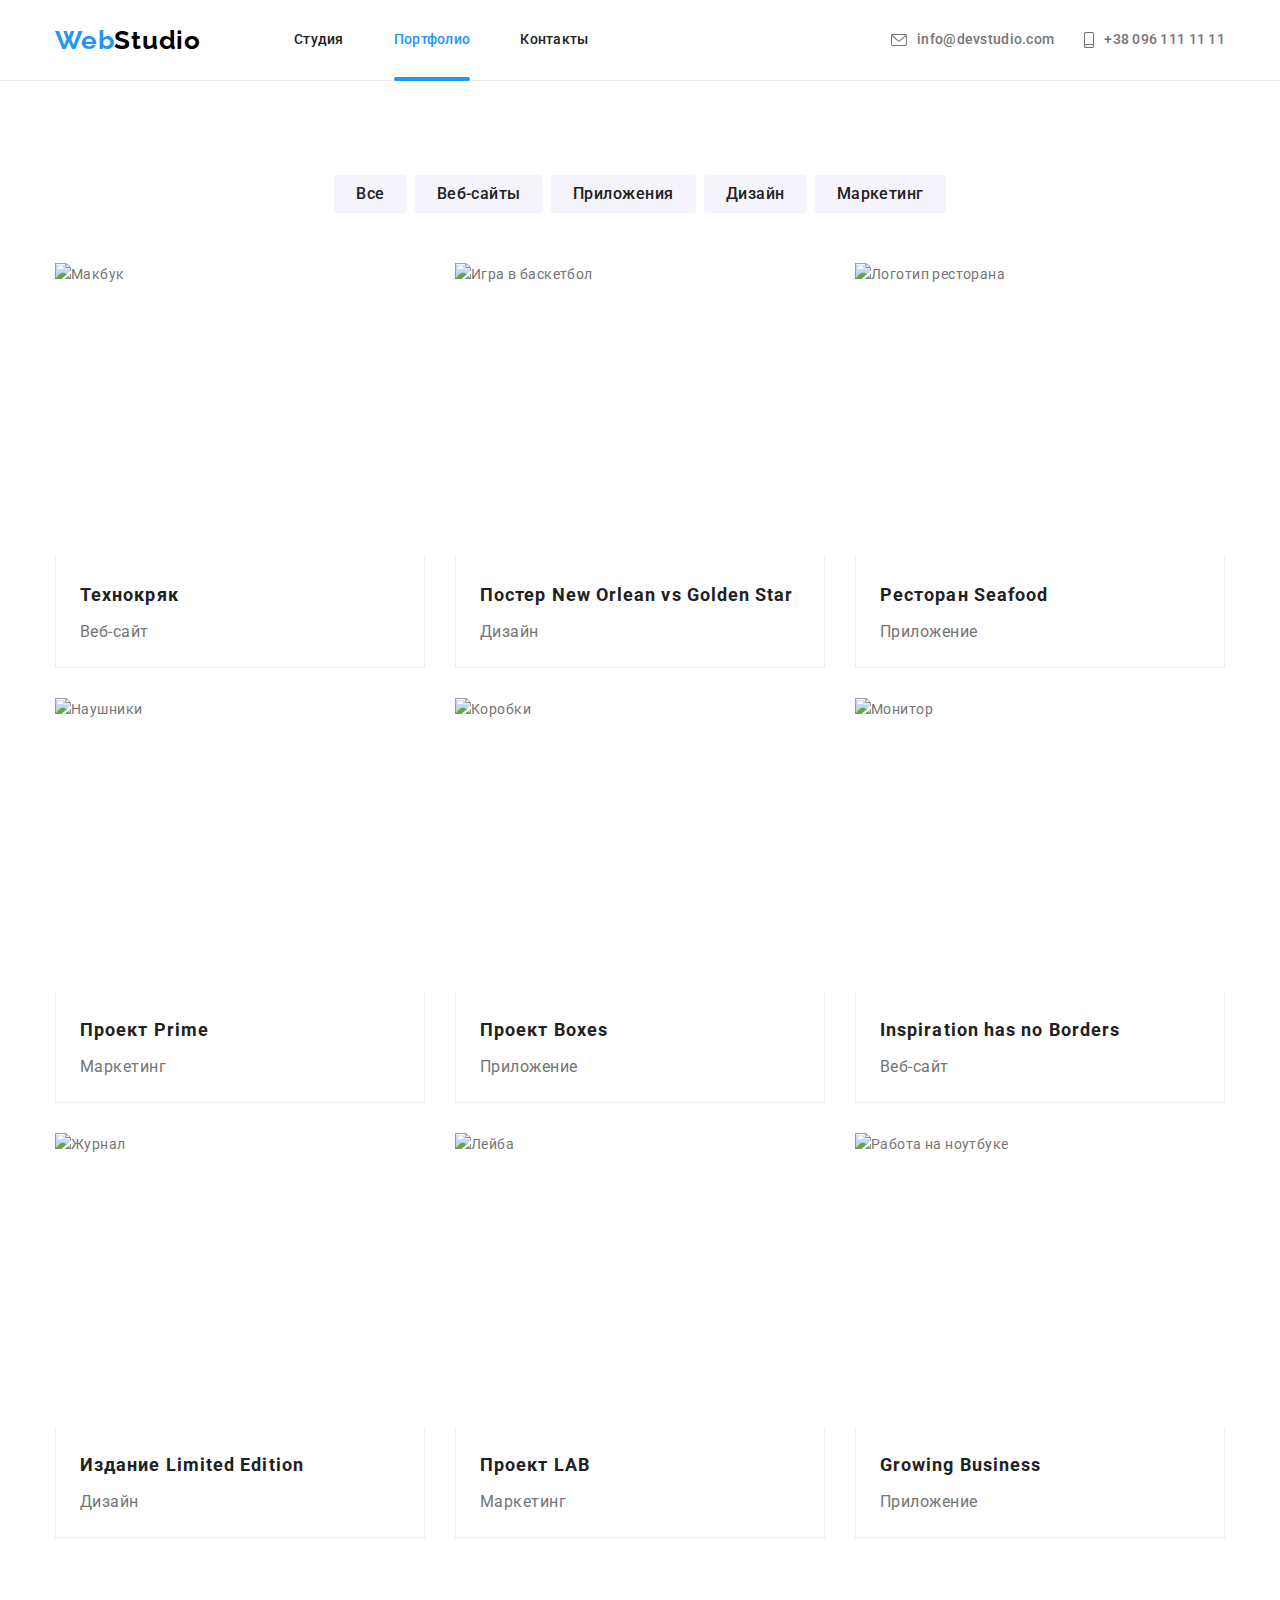
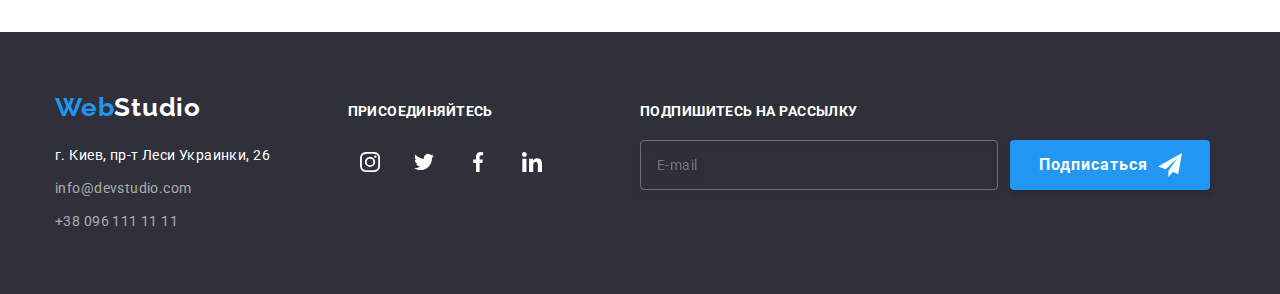
==== commit 37dd440b: "sass" ====
--- a/portfolio.html
+++ b/portfolio.html
@@ -11,7 +11,7 @@
     href="https://fonts.googleapis.com/css2?family=Raleway:wght@500;700&family=Roboto:wght@400;500;700;900&display=swap"
     rel="stylesheet" />
   <link rel="stylesheet" href="https://cdnjs.cloudflare.com/ajax/libs/modern-normalize/1.0.0/modern-normalize.css" />
-  <link rel="stylesheet" href="./css/styles.css" />
+  <link rel="stylesheet" href="./css/main.css" />
 </head>
 
 <body>
@@ -61,26 +61,26 @@
       <div class="container">
         <h1 class="visually-hidden">Портфолио</h1>
         <ul class="list filter">
-          <li class="filtr-item">
+          <li class="filtr__item">
             <button class="btn__filter" type="button">Все</button>
           </li>
-          <li class="filtr-item">
+          <li class="filtr__item">
             <button class="btn__filter" type="button">Веб-сайты</button>
           </li>
-          <li class="filtr-item">
+          <li class="filtr__item">
             <button class="btn__filter" type="button">Приложения</button>
           </li>
-          <li class="filtr-item">
+          <li class="filtr__item">
             <button class="btn__filter" type="button">Дизайн</button>
           </li>
-          <li class="filtr-item">
+          <li class="filtr__item">
             <button class="btn__filter" type="button">Маркетинг</button>
           </li>
         </ul>
-        <ul class="list portfolio__list">
-          <li class="portfolio__card">
-            <a class="link portfolio__link" href="" target="_blank" rel="noopener noreferrer">
-              <div class="portfolio__img">
+        <ul class="list portfolio-list">
+          <li class="portfolio-list__card">
+            <a class="link portfolio-list__link" href="" target="_blank" rel="noopener noreferrer">
+              <div class="portfolio-list__img">
                 <img src="./images/portfolio/img-1.jpg" width="370" height="294" alt="Макбук" />
                 <div class="overlay">
                   <p>
@@ -91,15 +91,15 @@
                   </p>
                 </div>
               </div>
-              <div class="portfolio__content">
-                <h2 class="portfolio__title">Технокряк</h2>
-                <p class="portfolio__text">Веб-сайт</p>
-              </div>
-            </a>
-          </li>
-          <li class="portfolio__card">
-            <a class="link portfolio__link" href="" target="_blank" rel="noopener noreferrer">
-              <div class="portfolio__img">
+              <div class="portfolio-list__content">
+                <h2 class="portfolio-list__title">Технокряк</h2>
+                <p class="portfolio-list__text">Веб-сайт</p>
+              </div>
+            </a>
+          </li>
+          <li class="portfolio-list__card">
+            <a class="link portfolio-list__link" href="" target="_blank" rel="noopener noreferrer">
+              <div class="portfolio-list__img">
                 <img src="./images/portfolio/img-2.jpg" width="370" height="294" alt="Игра в баскетбол" />
                 <div class="overlay">
                   <p>
@@ -110,17 +110,17 @@
                   </p>
                 </div>
               </div>
-              <div class="portfolio__content">
-                <h2 class="portfolio__title">
+              <div class="portfolio-list__content">
+                <h2 class="portfolio-list__title">
                   Постер <span lang="en"> New Orlean vs Golden Star</span>
                 </h2>
-                <p class="portfolio__text">Дизайн</p>
-              </div>
-            </a>
-          </li>
-          <li class="portfolio__card">
-            <a class="link portfolio__link" href="" target="_blank" rel="noopener noreferrer">
-              <div class="portfolio__img">
+                <p class="portfolio-list__text">Дизайн</p>
+              </div>
+            </a>
+          </li>
+          <li class="portfolio-list__card">
+            <a class="link portfolio-list__link" href="" target="_blank" rel="noopener noreferrer">
+              <div class="portfolio-list__img">
                 <img src="./images/portfolio/img-3.jpg" width="370" height="294" alt="Логотип ресторана" />
                 <div class="overlay">
                   <p>
@@ -131,17 +131,17 @@
                   </p>
                 </div>
               </div>
-              <div class="portfolio__content">
-                <h2 class="portfolio__title">
+              <div class="portfolio-list__content">
+                <h2 class="portfolio-list__title">
                   Ресторан <span lang="en">Seafood</span>
                 </h2>
-                <p class="portfolio__text">Приложение</p>
-              </div>
-            </a>
-          </li>
-          <li class="portfolio__card">
-            <a class="link portfolio__link" href="" target="_blank" rel="noopener noreferrer">
-              <div class="portfolio__img">
+                <p class="portfolio-list__text">Приложение</p>
+              </div>
+            </a>
+          </li>
+          <li class="portfolio-list__card">
+            <a class="link portfolio-list__link" href="" target="_blank" rel="noopener noreferrer">
+              <div class="portfolio-list__img">
                 <img src="./images/portfolio/img-4.jpg" width="370" height="294" alt="Наушники" />
                 <div class="overlay">
                   <p>
@@ -152,17 +152,17 @@
                   </p>
                 </div>
               </div>
-              <div class="portfolio__content">
-                <h2 class="portfolio__title">
+              <div class="portfolio-list__content">
+                <h2 class="portfolio-list__title">
                   Проект <span lang="en">Prime</span>
                 </h2>
-                <p class="portfolio__text">Маркетинг</p>
-              </div>
-            </a>
-          </li>
-          <li class="portfolio__card">
-            <a class="link portfolio__link" href="" target="_blank" rel="noopener noreferrer">
-              <div class="portfolio__img">
+                <p class="portfolio-list__text">Маркетинг</p>
+              </div>
+            </a>
+          </li>
+          <li class="portfolio-list__card">
+            <a class="link portfolio-list__link" href="" target="_blank" rel="noopener noreferrer">
+              <div class="portfolio-list__img">
                 <img src="./images/portfolio/img-5.jpg" width="370" height="294" alt="Коробки" />
                 <div class="overlay">
                   <p>
@@ -173,17 +173,17 @@
                   </p>
                 </div>
               </div>
-              <div class="portfolio__content">
-                <h2 class="portfolio__title">
+              <div class="portfolio-list__content">
+                <h2 class="portfolio-list__title">
                   Проект <span lang="en">Boxes</span>
                 </h2>
-                <p class="portfolio__text">Приложение</p>
-              </div>
-            </a>
-          </li>
-          <li class="portfolio__card">
-            <a class="link portfolio__link" href="" target="_blank" rel="noopener noreferrer">
-              <div class="portfolio__img">
+                <p class="portfolio-list__text">Приложение</p>
+              </div>
+            </a>
+          </li>
+          <li class="portfolio-list__card">
+            <a class="link portfolio-list__link" href="" target="_blank" rel="noopener noreferrer">
+              <div class="portfolio-list__img">
                 <img src="./images/portfolio/img-6.jpg" width="370" height="294" alt="Монитор" />
                 <div class="overlay">
                   <p>
@@ -194,15 +194,15 @@
                   </p>
                 </div>
               </div>
-              <div class="portfolio__content">
-                <h2 class="portfolio__title">Inspiration has no Borders</h2>
-                <p class="portfolio__text">Веб-сайт</p>
-              </div>
-            </a>
-          </li>
-          <li class="portfolio__card">
-            <a class="link portfolio__link" href="" target="_blank" rel="noopener noreferrer">
-              <div class="portfolio__img">
+              <div class="portfolio-list__content">
+                <h2 class="portfolio-list__title">Inspiration has no Borders</h2>
+                <p class="portfolio-list__text">Веб-сайт</p>
+              </div>
+            </a>
+          </li>
+          <li class="portfolio-list__card">
+            <a class="link portfolio-list__link" href="" target="_blank" rel="noopener noreferrer">
+              <div class="portfolio-list__img">
                 <img src="./images/portfolio/img-7.jpg" width="370" height="294" alt="Журнал" />
                 <div class="overlay">
                   <p>
@@ -213,17 +213,17 @@
                   </p>
                 </div>
               </div>
-              <div class="portfolio__content">
-                <h2 class="portfolio__title">
+              <div class="portfolio-list__content">
+                <h2 class="portfolio-list__title">
                   Издание <span lang="en">Limited Edition</span>
                 </h2>
-                <p class="portfolio__text">Дизайн</p>
-              </div>
-            </a>
-          </li>
-          <li class="portfolio__card">
-            <a class="link portfolio__link" href="" target="_blank" rel="noopener noreferrer">
-              <div class="portfolio__img">
+                <p class="portfolio-list__text">Дизайн</p>
+              </div>
+            </a>
+          </li>
+          <li class="portfolio-list__card">
+            <a class="link portfolio-list__link" href="" target="_blank" rel="noopener noreferrer">
+              <div class="portfolio-list__img">
                 <img src="./images/portfolio/img-8.jpg" width="370" height="294" alt="Лейба" />
                 <div class="overlay">
                   <p>
@@ -234,15 +234,15 @@
                   </p>
                 </div>
               </div>
-              <div class="portfolio__content">
-                <h2 class="portfolio__title">Проект LAB</h2>
-                <p class="portfolio__text">Маркетинг</p>
-              </div>
-            </a>
-          </li>
-          <li class="portfolio__card">
-            <a class="link portfolio__link" href="" target="_blank" rel="noopener noreferrer">
-              <div class="portfolio__img">
+              <div class="portfolio-list__content">
+                <h2 class="portfolio-list__title">Проект LAB</h2>
+                <p class="portfolio-list__text">Маркетинг</p>
+              </div>
+            </a>
+          </li>
+          <li class="portfolio-list__card">
+            <a class="link portfolio-list__link" href="" target="_blank" rel="noopener noreferrer">
+              <div class="portfolio-list__img">
                 <img src="./images/portfolio/img-9.jpg" width="370" height="294" alt="Работа на ноутбуке" />
                 <div class="overlay">
                   <p>
@@ -253,9 +253,9 @@
                   </p>
                 </div>
               </div>
-              <div class="portfolio__content">
-                <h2 class="portfolio__title" lang="en">Growing Business</h2>
-                <p class="portfolio__text">Приложение</p>
+              <div class="portfolio-list__content">
+                <h2 class="portfolio-list__title" lang="en">Growing Business</h2>
+                <p class="portfolio-list__text">Приложение</p>
               </div>
             </a>
           </li>
--- a/css/main.css
+++ b/css/main.css
@@ -0,0 +1,886 @@
+@charset "UTF-8";
+:root {
+  --text-main-col: #757575;
+  --alt-text-col: #ffffff99;
+  --logo-web-col: #2196f3;
+  --logo-studio-col: #000000;
+  --logo-studio-alt-col: #ffffff;
+  --title-main-col: #ffffff;
+  --title-sub-col: #212121;
+  --acent-col: #2196f3;
+  --portfolio-border: #eeeeee;
+  --header-border: #ececec;
+  --icon-col: #afb1b8;
+  --bg-head: #ffffff;
+  --bg-hero: #2f303a;
+  --bg-team: #f5f4fa;
+  --bg-foot: #2f303a;
+  --main-font: "Roboto", sans-serif;
+  --title-font: "Raleway", sans-serif;
+  --timing-function: cubic-bezier(0.4, 0, 0.2, 1);
+}
+
+html {
+  box-sizing: border-box;
+}
+
+*,
+*::before,
+*::after {
+  box-sizing: inherit;
+}
+
+h1,
+h2,
+h3,
+p {
+  margin-top: 0px;
+  margin-bottom: 0px;
+}
+
+img {
+  display: block;
+  max-width: 100%;
+  height: auto;
+}
+
+body {
+  font-size: 14px;
+  font-weight: 400;
+  line-height: 1.71;
+  letter-spacing: 0.03em;
+  font-family: var(--main-font);
+  color: var(--text-main-col);
+}
+
+.link {
+  color: inherit;
+  text-decoration: none;
+  transition: color 250ms var(--timing-function);
+}
+
+.link:hover,
+.link:focus {
+  color: var(--acent-col);
+}
+
+.list {
+  list-style: none;
+  margin: 0;
+  padding: 0;
+}
+
+.container {
+  width: 1200px;
+  padding-left: 15px;
+  padding-right: 15px;
+  margin: 0px auto;
+}
+
+.section {
+  padding-top: 94px;
+  padding-bottom: 94px;
+}
+
+.visually-hidden {
+  position: absolute !important;
+  clip: rect(1px 1px 1px 1px);
+  clip: rect(1px, 1px, 1px, 1px);
+  padding: 0 !important;
+  border: 0 !important;
+  height: 1px !important;
+  width: 1px !important;
+  overflow: hidden;
+}
+
+.logo {
+  display: inline-flex;
+  font-family: var(--title-font);
+  font-weight: 700;
+  font-size: 26px;
+  line-height: 1.19;
+  letter-spacing: 0.03em;
+}
+
+.header__logo {
+  margin-right: 93px;
+}
+
+.logo__color--blue {
+  color: var(--logo-web-col);
+}
+
+.logo__color--black {
+  color: var(--logo-studio-col);
+}
+
+.logo__color--white {
+  color: var(--logo-studio-alt-col);
+}
+
+.menu-nav {
+  display: flex;
+}
+
+.menu-nav__item {
+  display: flex;
+  position: relative;
+}
+
+.menu-nav__item:not(:last-child) {
+  margin-right: 50px;
+}
+
+.menu-nav__link {
+  padding: 32px 0px 32px 0px;
+  font-size: 14px;
+  font-weight: 500;
+  line-height: 1.14;
+  letter-spacing: 0.02em;
+  color: var(--title-sub-col);
+}
+
+.menu-nav__link--current {
+  color: var(--acent-col);
+}
+
+.menu-nav__link--current::after {
+  position: absolute;
+  left: 0;
+  bottom: -1px;
+  content: "";
+  width: 100%;
+  height: 4px;
+  background-color: var(--acent-col);
+  border-radius: 2px;
+}
+
+.menu-contacts {
+  display: flex;
+  margin-left: auto;
+}
+
+.menu-contacts__item:not(:last-child) {
+  margin-right: 30px;
+}
+
+.menu-contacts__link {
+  display: flex;
+  align-items: center;
+  padding: 32px 0px 32px 0px;
+  font-size: 14px;
+  font-weight: 500;
+  line-height: 1.14;
+  letter-spacing: 0.02em;
+}
+
+.menu-contacts__svg {
+  margin-right: 10px;
+  fill: currentColor;
+}
+
+.btn {
+  padding: 10px 32px;
+  font-weight: 700;
+  font-size: 16px;
+  line-height: 1.87;
+  letter-spacing: 0.06em;
+  color: var(--title-main-col);
+  background: var(--acent-col);
+  box-shadow: 0px 4px 4px rgba(0, 0, 0, 0.15);
+  border-radius: 4px;
+  border: none;
+  margin: 0px auto;
+}
+
+.btn:hover {
+  cursor: pointer;
+}
+
+.subsсribe__btn {
+  width: 200px;
+  height: 50px;
+  padding: 10px 62px 10px 29px;
+  font-weight: 700;
+  font-size: 16px;
+  line-height: 1.87;
+  letter-spacing: 0.06em;
+  color: var(--logo-studio-alt-col);
+  background: var(--acent-col);
+  box-shadow: 0px 4px 4px rgba(0, 0, 0, 0.15);
+  border-radius: 4px;
+  border: none;
+}
+
+.subsсribe__btn:hover {
+  cursor: pointer;
+}
+
+.btn-close {
+  position: absolute;
+  top: 8px;
+  left: 490px;
+  display: flex;
+  justify-content: center;
+  align-items: center;
+  width: 30px;
+  height: 30px;
+  border: 1px solid rgba(0, 0, 0, 0.1);
+  border-radius: 50%;
+  background-color: var(--bg-head);
+}
+
+.btn-close:hover {
+  cursor: pointer;
+}
+
+.btn-close__svg {
+  fill: var(--logo-studio-col);
+  transition: fill 250ms var(--timing-function);
+}
+
+.btn-close:hover .btn-close__svg,
+.btn-close:focus .btn-close__svg {
+  fill: var(--acent-col);
+}
+
+.btn__modal-submit {
+  display: block;
+  padding: 10px 55px;
+  margin: 0 auto;
+  width: 200px;
+  height: 50px;
+  font-size: 16px;
+  font-weight: 700;
+  line-height: 1.87;
+  letter-spacing: 0.06em;
+  color: var(--logo-studio-alt-col);
+  background: var(--acent-col);
+  box-shadow: 0px 4px 4px rgba(0, 0, 0, 0.15);
+  border: none;
+  border-radius: 4px;
+  transition: background-color 250ms var(--timing-function);
+}
+
+.btn__modal-submit:hover,
+.btn__modal-submit:focus {
+  background: #188ce8;
+  cursor: pointer;
+}
+
+.features-list {
+  display: flex;
+  flex-wrap: wrap;
+  justify-content: center;
+  margin-top: -30px;
+  margin-left: -30px;
+}
+
+.features-list__item {
+  margin-top: 30px;
+  margin-left: 30px;
+  flex-basis: calc((100% - 4 * 30px) / 4);
+}
+
+.features-list__icon {
+  display: flex;
+  justify-content: center;
+  align-items: center;
+  margin-bottom: 30px;
+  background-color: var(--bg-team);
+  width: 270px;
+  height: 120px;
+  border-radius: 4px;
+}
+
+.features-list__cvg {
+  width: 70px;
+  height: 70px;
+}
+
+.direction-cards-set {
+  display: flex;
+  flex-wrap: wrap;
+  justify-content: center;
+  margin-top: -30px;
+  margin-left: -30px;
+}
+
+.direction-cards-set__item {
+  position: relative;
+  flex-basis: calc((100% - 3 * 30px) / 3);
+  margin-top: 30px;
+  margin-left: 30px;
+}
+
+.direction-cards-set__caption {
+  position: absolute;
+  bottom: 0;
+  display: flex;
+  justify-content: center;
+  align-items: center;
+  width: 100%;
+  height: 70px;
+  font-weight: 700;
+  font-size: 14px;
+  line-height: 1.14;
+  letter-spacing: 0.03em;
+  text-transform: uppercase;
+  color: var(--title-main-col);
+  background-color: rgba(47, 48, 58, 0.8);
+}
+
+.team-cards-set {
+  display: flex;
+  flex-wrap: wrap;
+  justify-content: center;
+  margin-top: -30px;
+  margin-left: -30px;
+}
+
+.team-cards-set__item {
+  margin-top: 30px;
+  margin-left: 30px;
+  flex-basis: calc((100% - 4 * 30px) / 4);
+  box-shadow: 0px 1px 3px rgba(0, 0, 0, 0.12), 0px 1px 1px rgba(0, 0, 0, 0.14), 0px 2px 1px rgba(0, 0, 0, 0.2);
+  border-radius: 0px 0px 4px 4px;
+}
+
+.team-cards-set__content {
+  background-color: var(--bg-head);
+  padding: 30px;
+  border-radius: 0px 0px 4px 4px;
+}
+
+.team-cards-set__title {
+  text-align: center;
+  margin-bottom: 10px;
+  font-weight: 500;
+  font-size: 16px;
+  line-height: 1.19;
+  letter-spacing: 0.03em;
+  color: var(--title-sub-col);
+}
+
+.team-cards-set__text {
+  margin-bottom: 16px;
+  text-align: center;
+  font-size: 16px;
+  line-height: 1.19;
+  letter-spacing: 0.03em;
+}
+
+.social {
+  display: inline-flex;
+}
+
+.social__item {
+  width: 44px;
+  height: 44px;
+}
+
+.social__item:not(:last-child) {
+  margin-right: 10px;
+}
+
+.social__link {
+  display: flex;
+  justify-content: center;
+  align-items: center;
+  width: 100%;
+  height: 100%;
+  border-radius: 50%;
+  border-color: var(--bg-head);
+  transition: background-color 250ms var(--timing-function);
+}
+
+.social__link:hover,
+.social__link:focus {
+  background-color: var(--acent-col);
+}
+
+.social__svg {
+  fill: var(--icon-col);
+  transition: fill 250ms var(--timing-function);
+}
+
+.social__link:hover .social__svg,
+.social__link:focus .social__svg {
+  fill: var(--bg-head);
+}
+
+.social__link--foot {
+  background: rgba(255, 255, 255, 0.1);
+}
+
+.social__svg--foot {
+  fill: var(--title-main-col);
+}
+
+.clients {
+  display: inline-flex;
+}
+
+.clients__item {
+  width: 170px;
+  height: 92px;
+}
+
+.clients__item:not(:last-child) {
+  margin-right: 30px;
+}
+
+.clients__link {
+  display: flex;
+  justify-content: center;
+  align-items: center;
+  width: 100%;
+  height: 100%;
+  border: 1px solid;
+  border-color: var(--icon-col);
+  border-radius: 4px;
+  transition: border-color 250ms var(--timing-function);
+}
+
+.clients__link:hover,
+.clients__link:focus {
+  border-color: var(--acent-col);
+}
+
+.clients__svg {
+  fill: var(--icon-col);
+  transition: fill 250ms var(--timing-function);
+}
+
+.clients__link:hover .clients__svg,
+.clients__link:focus .clients__svg {
+  fill: var(--acent-col);
+}
+
+.address {
+  font-style: inherit;
+  margin-top: 20px;
+}
+
+.address__item:not(:first-child) {
+  margin-top: 9px;
+}
+
+.address__text {
+  font-size: 14px;
+  line-height: 1.71;
+  letter-spacing: 0.03em;
+  color: var(--title-main-col);
+}
+
+.subsсribe__input,
+.address__text--contacts {
+  font-size: 14px;
+  line-height: 1.71;
+  letter-spacing: 0.03em;
+  color: var(--alt-text-col);
+}
+
+.subsсribe__input {
+  width: 358px;
+  height: 50px;
+  padding: 15px 0px 15px 16px;
+  margin-right: 12px;
+  border: 1px solid rgba(255, 255, 255, 0.3);
+  filter: drop-shadow(0px 4px 4px rgba(0, 0, 0, 0.15));
+  border-radius: 4px;
+  background: transparent;
+  outline: none;
+  transition: border-color 250ms var(--timing-function);
+}
+
+.subsсribe__input:hover,
+.subsсribe__input:focus {
+  border-color: var(--acent-col);
+}
+
+.subsсribe {
+  position: relative;
+  display: inline-flex;
+}
+
+.subsсribe__svg {
+  pointer-events: none;
+  position: absolute;
+  top: -50px;
+  left: 518px;
+  fill: var(--title-main-col);
+}
+
+.filter {
+  display: flex;
+  justify-content: center;
+  margin-bottom: 50px;
+}
+
+.filtr__item:not(:last-child) {
+  margin-right: 8px;
+}
+
+.btn__filter {
+  display: inline-block;
+  padding: 6px 22px;
+  font-weight: 500;
+  font-size: 16px;
+  line-height: 1.63;
+  text-align: center;
+  letter-spacing: 0.03em;
+  color: var(--title-sub-col);
+  background-color: var(--bg-team);
+  border: none;
+  border-radius: 4px;
+  transition: background-color 250ms var(--timing-function), color 250ms var(--timing-function), box-shadow 250ms var(--timing-function);
+}
+
+.btn__filter:hover,
+.btn__filter:focus {
+  background-color: var(--acent-col);
+  color: var(--title-main-col);
+  box-shadow: 0px 3px 1px rgba(0, 0, 0, 0.1), 0px 1px 2px rgba(0, 0, 0, 0.08), 0px 2px 2px rgba(0, 0, 0, 0.12);
+}
+
+.hero__title {
+  margin-bottom: 30px;
+  font-weight: 900;
+  font-size: 44px;
+  line-height: 1.36;
+  text-align: center;
+  letter-spacing: 0.06em;
+  text-transform: uppercase;
+  color: var(--title-main-col);
+}
+
+.features__title {
+  margin-bottom: 10px;
+  font-weight: 700;
+  font-size: 14px;
+  line-height: 1.14;
+  letter-spacing: 0.03em;
+  text-transform: uppercase;
+  color: var(--title-sub-col);
+}
+
+.section__title {
+  margin-bottom: 50px;
+  font-weight: 700;
+  font-size: 36px;
+  line-height: 1.17;
+  color: var(--title-sub-col);
+  text-align: center;
+}
+
+.footer__title {
+  font-weight: bold;
+  font-size: 14px;
+  line-height: 1.14;
+  letter-spacing: 0.03em;
+  text-transform: uppercase;
+  color: var(--title-main-col);
+  margin-bottom: 20px;
+}
+
+.portfolio-list__title {
+  margin-bottom: 4px;
+  font-weight: 700;
+  font-size: 18px;
+  line-height: 2;
+  letter-spacing: 0.06em;
+  color: var(--title-sub-col);
+}
+
+.modal__title {
+  margin-bottom: 12px;
+  font-weight: 700;
+  font-size: 20px;
+  line-height: 1.15;
+  text-align: center;
+  letter-spacing: 0.03em;
+  color: #212121;
+}
+
+.backdrop {
+  position: fixed;
+  top: 0;
+  left: 0;
+  width: 100vw;
+  height: 100vh;
+  background-color: rgba(0, 0, 0, 0.2);
+  opacity: 1;
+  transform: scale(1);
+  transition: opacity 300ms var(--timing-function), transform 250ms var(--timing-function);
+}
+
+.is-hidden {
+  opacity: 0;
+  visibility: hidden;
+  pointer-events: none;
+  transform: scale(0.8);
+  transition: opacity 300ms var(--timing-function), visibility 300ms var(--timing-function), transform 300ms var(--timing-function);
+}
+
+.modal {
+  position: absolute;
+  top: 50%;
+  left: 50%;
+  transform: translate(-50%, -50%);
+  padding: 40px;
+  min-width: 528px;
+  background-color: var(--bg-head);
+  box-shadow: 0px 1px 3px rgba(0, 0, 0, 0.12), 0px 1px 1px rgba(0, 0, 0, 0.14), 0px 2px 1px rgba(0, 0, 0, 0.2);
+  border-radius: 4px;
+}
+
+.form-field {
+  position: relative;
+  display: flex;
+  flex-direction: column;
+  margin-bottom: 10px;
+}
+
+.form-field__input:focus + .form-field__svg {
+  fill: var(--acent-col);
+}
+
+.form-field__label {
+  margin-bottom: 4px;
+  font-weight: 400;
+  font-size: 12px;
+  line-height: 1.17;
+  letter-spacing: 0.01em;
+  color: var(--text-main-col);
+}
+
+.form-field__input {
+  padding-left: 42px;
+  min-height: 40px;
+  border: 1px solid rgba(33, 33, 33, 0.2);
+  border-radius: 4px;
+  transition: border 250ms var(--timing-function);
+}
+
+.form-field__input:focus,
+.form-field__input:hover {
+  outline: none;
+  border-color: var(--acent-col);
+}
+
+.form-field__svg {
+  position: absolute;
+  left: 12px;
+  bottom: 11px;
+  fill: var(--title-sub-col);
+  transition: fill 250ms var(--timing-function);
+}
+
+.form-field__comment {
+  margin-bottom: 20px;
+}
+
+.form-field__input--comment {
+  padding: 12px 16px;
+  min-height: 120px;
+  resize: none;
+  border: 1px solid rgba(33, 33, 33, 0.2);
+  border-radius: 4px;
+  transition: border 250ms var(--timing-function);
+}
+
+.form-field__input--comment:focus,
+.form-field__input--comment:hover {
+  outline: none;
+  border-color: var(--acent-col);
+}
+
+.form-field__input--comment::placeholder {
+  font-weight: 400;
+  font-size: 14px;
+  line-height: 1.14;
+  letter-spacing: 0.01em;
+  color: rgba(117, 117, 117, 0.5);
+}
+
+.agreement-conditions {
+  position: relative;
+  display: flex;
+  align-items: center;
+  justify-content: start;
+  padding-left: 36px;
+  padding-right: 11px;
+  margin-bottom: 30px;
+}
+
+.agreement-conditions__label {
+  display: inline-block;
+}
+
+.agreement-conditions__label::after {
+  position: absolute;
+  top: 50%;
+  left: 14px;
+  transform: translateY(-50%);
+  content: "";
+  display: block;
+  width: 16px;
+  height: 15px;
+  border: 2px solid var(--title-sub-col);
+  border-radius: 2px;
+  transition: border-color 250ms var(--timing-function), background-color 250ms var(--timing-function);
+}
+
+.agreement-conditions__input:checked + .agreement-conditions__label::after {
+  border: none;
+  background-image: url(../images/chek.svg);
+  background-size: 11px 8px;
+  background-position: 3px 4px;
+  background-repeat: no-repeat;
+  background-color: var(--acent-col);
+}
+
+.agreement-conditions__link,
+.agreement-conditions__label {
+  font-size: 14px;
+  font-weight: 400;
+  line-height: 1.71;
+  letter-spacing: 0.03em;
+}
+
+.agreement-conditions__link {
+  margin-left: auto;
+  color: var(--acent-col);
+}
+
+.portfolio-list {
+  margin-left: -30px;
+  margin-top: -30px;
+  display: flex;
+  flex-wrap: wrap;
+  justify-content: center;
+}
+
+.portfolio-list__card {
+  margin-left: 30px;
+  margin-top: 30px;
+}
+
+.portfolio-list__link {
+  display: block;
+  transition: box-shadow 250ms var(--timing-function);
+}
+
+.portfolio-list__link:hover,
+.portfolio-list__link:focus {
+  box-shadow: 0px 1px 1px rgba(0, 0, 0, 0.12), 0px 4px 4px rgba(0, 0, 0, 0.06), 1px 4px 6px rgba(0, 0, 0, 0.16);
+}
+
+.portfolio-list__img {
+  position: relative;
+  overflow: hidden;
+}
+
+.portfolio-list__content {
+  padding: 20px 24px;
+  border-left: 1px solid var(--portfolio-border);
+  border-right: 1px solid var(--portfolio-border);
+  border-bottom: 1px solid var(--portfolio-border);
+}
+
+.portfolio-list__text {
+  font-weight: 400;
+  font-size: 16px;
+  line-height: 1.88;
+  letter-spacing: 0.03em;
+  color: var(--text-main-col);
+}
+
+.overlay {
+  position: absolute;
+  top: 0;
+  left: 0;
+  transform: translateY(100%);
+  padding: 63px 24px;
+  width: 100%;
+  height: 100%;
+  font-size: 18px;
+  line-height: 1.56;
+  letter-spacing: 0.03em;
+  color: var(--title-main-col);
+  background-color: rgba(33, 150, 243, 0.9);
+  transition: transform 250ms var(--timing-function);
+}
+
+.portfolio-list__link:hover .overlay,
+.portfolio-list__link:focus .overlay {
+  transform: translateY(0);
+}
+
+.header {
+  border-bottom: 1px solid var(--header-border);
+  background-color: var(--bg-head);
+}
+
+.header__container {
+  display: flex;
+  align-items: center;
+  justify-content: start;
+}
+
+.hero {
+  display: flex;
+  padding-top: 200px;
+  padding-bottom: 200px;
+  text-align: center;
+  max-width: 1600px;
+  margin: 0px auto;
+  background-color: var(--bg-hero);
+  background-image: linear-gradient(to right, rgba(47, 48, 58, 0.4), rgba(47, 48, 58, 0.4)), url("../images/hero.jpg");
+  background-repeat: no-repeat;
+  background-size: cover;
+  background-position: center;
+}
+
+.features {
+  padding-top: 94px;
+  background-color: var(--bg-head);
+}
+
+.direction {
+  background-color: var(--bg-head);
+}
+
+.team {
+  background-color: var(--bg-team);
+}
+
+.footer {
+  padding-top: 60px;
+  padding-bottom: 60px;
+  background-color: var(--bg-foot);
+}
+
+.footer__container {
+  display: flex;
+}
+
+.footer__address-block {
+  width: calc(100% / 12 * 3);
+}
+
+.footer__social-block {
+  padding-top: 12px;
+  width: calc(100% / 12 * 3);
+}
+
+.footer__subscribe-block {
+  padding-top: 12px;
+  width: calc(100% / 12 * 6);
+}
+
+.portfolio {
+  background-color: var(--bg-head);
+}
+/*# sourceMappingURL=main.css.map */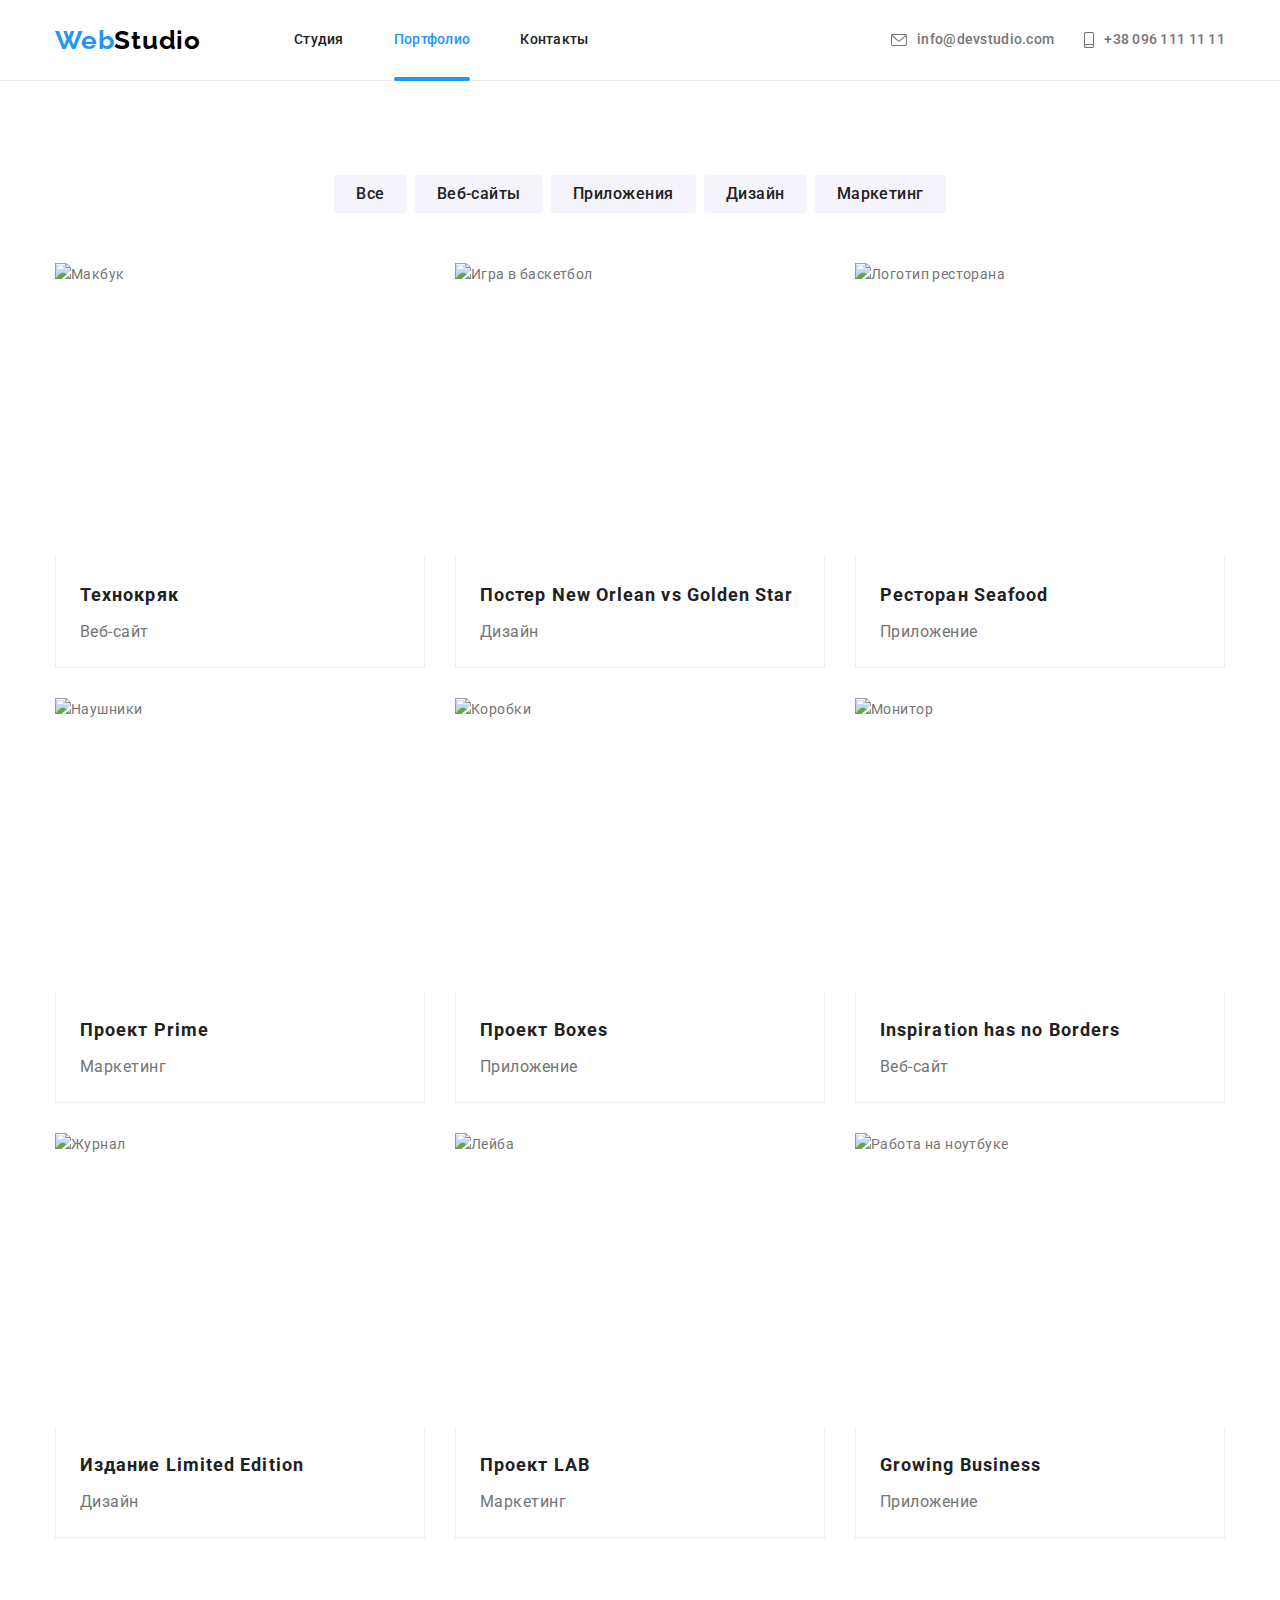
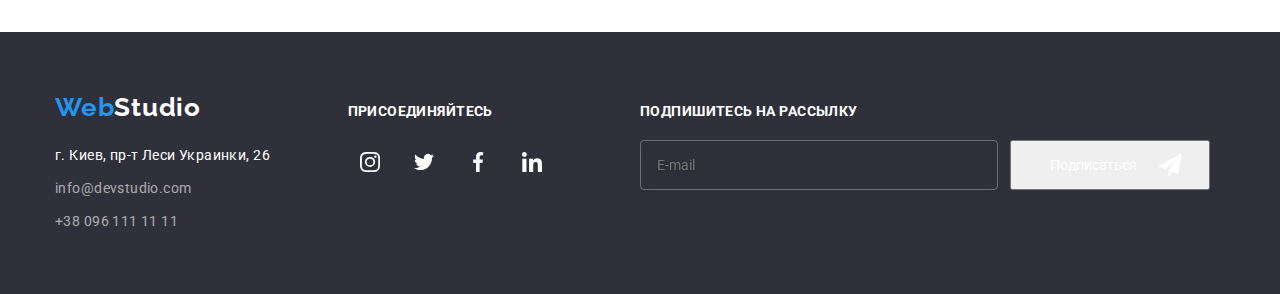
==== commit 149945f0: "edits" ====
--- a/portfolio.html
+++ b/portfolio.html
@@ -62,19 +62,19 @@
         <h1 class="visually-hidden">Портфолио</h1>
         <ul class="list filter">
           <li class="filtr__item">
-            <button class="btn__filter" type="button">Все</button>
-          </li>
-          <li class="filtr__item">
-            <button class="btn__filter" type="button">Веб-сайты</button>
-          </li>
-          <li class="filtr__item">
-            <button class="btn__filter" type="button">Приложения</button>
-          </li>
-          <li class="filtr__item">
-            <button class="btn__filter" type="button">Дизайн</button>
-          </li>
-          <li class="filtr__item">
-            <button class="btn__filter" type="button">Маркетинг</button>
+            <button class="filter__btn" type="button">Все</button>
+          </li>
+          <li class="filtr__item">
+            <button class="filter__btn" type="button">Веб-сайты</button>
+          </li>
+          <li class="filtr__item">
+            <button class="filter__btn" type="button">Приложения</button>
+          </li>
+          <li class="filtr__item">
+            <button class="filter__btn" type="button">Дизайн</button>
+          </li>
+          <li class="filtr__item">
+            <button class="filter__btn" type="button">Маркетинг</button>
           </li>
         </ul>
         <ul class="list portfolio-list">
@@ -329,7 +329,7 @@
           <svg class="subsсribe__svg" width="24">
             <use href="./images/sprite.svg#icon-send"></use>
           </svg>
-          <button class="subsсribe__btn" type="submit">Подписаться</button>
+          <button class="btn__subsсribe" type="submit">Подписаться</button>
         </form>
       </div>
     </div>
--- a/css/main.css
+++ b/css/main.css
@@ -18,6 +18,17 @@
   --main-font: "Roboto", sans-serif;
   --title-font: "Raleway", sans-serif;
   --timing-function: cubic-bezier(0.4, 0, 0.2, 1);
+  --box-shadow-card: 0px 1px 3px rgba(0, 0, 0, 0.12),
+    0px 1px 1px rgba(0, 0, 0, 0.14), 0px 2px 1px rgba(0, 0, 0, 0.2);
+  --box-shadow-portfolio-card: 0px 1px 1px rgba(0, 0, 0, 0.12),
+    0px 4px 4px rgba(0, 0, 0, 0.06), 1px 4px 6px rgba(0, 0, 0, 0.16);
+  --box-shadow-btn: 0px 4px 4px rgba(0, 0, 0, 0.15);
+  --box-shadow-filter-btn: 0px 3px 1px rgba(0, 0, 0, 0.1),
+    0px 1px 2px rgba(0, 0, 0, 0.08), 0px 2px 2px rgba(0, 0, 0, 0.12);
+}
+
+.address__text--contacts, .subsсribe__input {
+  color: var(--alt-text-col);
 }
 
 html {
@@ -75,11 +86,6 @@
   padding-left: 15px;
   padding-right: 15px;
   margin: 0px auto;
-}
-
-.section {
-  padding-top: 94px;
-  padding-bottom: 94px;
 }
 
 .visually-hidden {
@@ -133,7 +139,6 @@
 
 .menu-nav__link {
   padding: 32px 0px 32px 0px;
-  font-size: 14px;
   font-weight: 500;
   line-height: 1.14;
   letter-spacing: 0.02em;
@@ -168,7 +173,6 @@
   display: flex;
   align-items: center;
   padding: 32px 0px 32px 0px;
-  font-size: 14px;
   font-weight: 500;
   line-height: 1.14;
   letter-spacing: 0.02em;
@@ -180,49 +184,54 @@
 }
 
 .btn {
-  padding: 10px 32px;
   font-weight: 700;
   font-size: 16px;
   line-height: 1.87;
   letter-spacing: 0.06em;
-  color: var(--title-main-col);
   background: var(--acent-col);
-  box-shadow: 0px 4px 4px rgba(0, 0, 0, 0.15);
+  border: none;
   border-radius: 4px;
-  border: none;
-  margin: 0px auto;
+  box-shadow: var(--box-shadow-btn);
 }
 
 .btn:hover {
   cursor: pointer;
 }
 
-.subsсribe__btn {
+.btn__hero {
+  padding: 10px 32px;
+  color: var(--title-main-col);
+  margin: 0px auto;
+}
+
+.btn__subsсribe {
+  padding: 10px 62px 10px 29px;
   width: 200px;
   height: 50px;
-  padding: 10px 62px 10px 29px;
-  font-weight: 700;
-  font-size: 16px;
-  line-height: 1.87;
-  letter-spacing: 0.06em;
   color: var(--logo-studio-alt-col);
-  background: var(--acent-col);
-  box-shadow: 0px 4px 4px rgba(0, 0, 0, 0.15);
-  border-radius: 4px;
-  border: none;
-}
-
-.subsсribe__btn:hover {
-  cursor: pointer;
+}
+
+.btn__modal-submit {
+  display: block;
+  margin: 0 auto;
+  padding: 10px 55px;
+  width: 200px;
+  height: 50px;
+  color: var(--logo-studio-alt-col);
+  transition: background-color 250ms var(--timing-function);
+}
+
+.btn__modal-submit:hover, .btn__modal-submit:focus {
+  background: #188ce8;
 }
 
 .btn-close {
   position: absolute;
+  display: flex;
+  justify-content: center;
+  align-items: center;
   top: 8px;
   left: 490px;
-  display: flex;
-  justify-content: center;
-  align-items: center;
   width: 30px;
   height: 30px;
   border: 1px solid rgba(0, 0, 0, 0.1);
@@ -242,30 +251,6 @@
 .btn-close:hover .btn-close__svg,
 .btn-close:focus .btn-close__svg {
   fill: var(--acent-col);
-}
-
-.btn__modal-submit {
-  display: block;
-  padding: 10px 55px;
-  margin: 0 auto;
-  width: 200px;
-  height: 50px;
-  font-size: 16px;
-  font-weight: 700;
-  line-height: 1.87;
-  letter-spacing: 0.06em;
-  color: var(--logo-studio-alt-col);
-  background: var(--acent-col);
-  box-shadow: 0px 4px 4px rgba(0, 0, 0, 0.15);
-  border: none;
-  border-radius: 4px;
-  transition: background-color 250ms var(--timing-function);
-}
-
-.btn__modal-submit:hover,
-.btn__modal-submit:focus {
-  background: #188ce8;
-  cursor: pointer;
 }
 
 .features-list {
@@ -322,9 +307,7 @@
   width: 100%;
   height: 70px;
   font-weight: 700;
-  font-size: 14px;
   line-height: 1.14;
-  letter-spacing: 0.03em;
   text-transform: uppercase;
   color: var(--title-main-col);
   background-color: rgba(47, 48, 58, 0.8);
@@ -342,7 +325,7 @@
   margin-top: 30px;
   margin-left: 30px;
   flex-basis: calc((100% - 4 * 30px) / 4);
-  box-shadow: 0px 1px 3px rgba(0, 0, 0, 0.12), 0px 1px 1px rgba(0, 0, 0, 0.14), 0px 2px 1px rgba(0, 0, 0, 0.2);
+  box-shadow: var(--box-shadow-card);
   border-radius: 0px 0px 4px 4px;
 }
 
@@ -367,7 +350,6 @@
   text-align: center;
   font-size: 16px;
   line-height: 1.19;
-  letter-spacing: 0.03em;
 }
 
 .social {
@@ -394,8 +376,7 @@
   transition: background-color 250ms var(--timing-function);
 }
 
-.social__link:hover,
-.social__link:focus {
+.social__link:hover, .social__link:focus {
   background-color: var(--acent-col);
 }
 
@@ -442,8 +423,7 @@
   transition: border-color 250ms var(--timing-function);
 }
 
-.clients__link:hover,
-.clients__link:focus {
+.clients__link:hover, .clients__link:focus {
   border-color: var(--acent-col);
 }
 
@@ -467,17 +447,15 @@
 }
 
 .address__text {
-  font-size: 14px;
-  line-height: 1.71;
-  letter-spacing: 0.03em;
   color: var(--title-main-col);
 }
 
-.subsсribe__input,
+.subsсribe {
+  position: relative;
+  display: inline-flex;
+}
+
 .address__text--contacts {
-  font-size: 14px;
-  line-height: 1.71;
-  letter-spacing: 0.03em;
   color: var(--alt-text-col);
 }
 
@@ -494,14 +472,8 @@
   transition: border-color 250ms var(--timing-function);
 }
 
-.subsсribe__input:hover,
-.subsсribe__input:focus {
+.subsсribe__input:hover, .subsсribe__input:focus {
   border-color: var(--acent-col);
-}
-
-.subsсribe {
-  position: relative;
-  display: inline-flex;
 }
 
 .subsсribe__svg {
@@ -522,7 +494,7 @@
   margin-right: 8px;
 }
 
-.btn__filter {
+.filter__btn {
   display: inline-block;
   padding: 6px 22px;
   font-weight: 500;
@@ -537,70 +509,10 @@
   transition: background-color 250ms var(--timing-function), color 250ms var(--timing-function), box-shadow 250ms var(--timing-function);
 }
 
-.btn__filter:hover,
-.btn__filter:focus {
+.filter__btn:hover, .filter__btn:focus {
   background-color: var(--acent-col);
   color: var(--title-main-col);
-  box-shadow: 0px 3px 1px rgba(0, 0, 0, 0.1), 0px 1px 2px rgba(0, 0, 0, 0.08), 0px 2px 2px rgba(0, 0, 0, 0.12);
-}
-
-.hero__title {
-  margin-bottom: 30px;
-  font-weight: 900;
-  font-size: 44px;
-  line-height: 1.36;
-  text-align: center;
-  letter-spacing: 0.06em;
-  text-transform: uppercase;
-  color: var(--title-main-col);
-}
-
-.features__title {
-  margin-bottom: 10px;
-  font-weight: 700;
-  font-size: 14px;
-  line-height: 1.14;
-  letter-spacing: 0.03em;
-  text-transform: uppercase;
-  color: var(--title-sub-col);
-}
-
-.section__title {
-  margin-bottom: 50px;
-  font-weight: 700;
-  font-size: 36px;
-  line-height: 1.17;
-  color: var(--title-sub-col);
-  text-align: center;
-}
-
-.footer__title {
-  font-weight: bold;
-  font-size: 14px;
-  line-height: 1.14;
-  letter-spacing: 0.03em;
-  text-transform: uppercase;
-  color: var(--title-main-col);
-  margin-bottom: 20px;
-}
-
-.portfolio-list__title {
-  margin-bottom: 4px;
-  font-weight: 700;
-  font-size: 18px;
-  line-height: 2;
-  letter-spacing: 0.06em;
-  color: var(--title-sub-col);
-}
-
-.modal__title {
-  margin-bottom: 12px;
-  font-weight: 700;
-  font-size: 20px;
-  line-height: 1.15;
-  text-align: center;
-  letter-spacing: 0.03em;
-  color: #212121;
+  box-shadow: var(--box-shadow-filter-btn);
 }
 
 .backdrop {
@@ -631,8 +543,18 @@
   padding: 40px;
   min-width: 528px;
   background-color: var(--bg-head);
-  box-shadow: 0px 1px 3px rgba(0, 0, 0, 0.12), 0px 1px 1px rgba(0, 0, 0, 0.14), 0px 2px 1px rgba(0, 0, 0, 0.2);
+  box-shadow: var(--box-shadow-card);
   border-radius: 4px;
+}
+
+.modal__title {
+  margin-bottom: 12px;
+  font-weight: 700;
+  font-size: 20px;
+  line-height: 1.15;
+  text-align: center;
+  letter-spacing: 0.03em;
+  color: #212121;
 }
 
 .form-field {
@@ -640,10 +562,6 @@
   display: flex;
   flex-direction: column;
   margin-bottom: 10px;
-}
-
-.form-field__input:focus + .form-field__svg {
-  fill: var(--acent-col);
 }
 
 .form-field__label {
@@ -663,8 +581,7 @@
   transition: border 250ms var(--timing-function);
 }
 
-.form-field__input:focus,
-.form-field__input:hover {
+.form-field__input:focus, .form-field__input:hover {
   outline: none;
   border-color: var(--acent-col);
 }
@@ -675,6 +592,10 @@
   bottom: 11px;
   fill: var(--title-sub-col);
   transition: fill 250ms var(--timing-function);
+}
+
+.form-field__input:focus + .form-field__svg {
+  fill: var(--acent-col);
 }
 
 .form-field__comment {
@@ -690,8 +611,7 @@
   transition: border 250ms var(--timing-function);
 }
 
-.form-field__input--comment:focus,
-.form-field__input--comment:hover {
+.form-field__input--comment:focus, .form-field__input--comment:hover {
   outline: none;
   border-color: var(--acent-col);
 }
@@ -719,11 +639,11 @@
 }
 
 .agreement-conditions__label::after {
+  content: "";
   position: absolute;
   top: 50%;
   left: 14px;
   transform: translateY(-50%);
-  content: "";
   display: block;
   width: 16px;
   height: 15px;
@@ -741,12 +661,8 @@
   background-color: var(--acent-col);
 }
 
-.agreement-conditions__link,
-.agreement-conditions__label {
-  font-size: 14px;
-  font-weight: 400;
-  line-height: 1.71;
-  letter-spacing: 0.03em;
+.agreement-conditions__input:focus + .agreement-conditions__label::after {
+  border-color: var(--acent-col);
 }
 
 .agreement-conditions__link {
@@ -762,6 +678,15 @@
   justify-content: center;
 }
 
+.portfolio-list__title {
+  margin-bottom: 4px;
+  font-weight: 700;
+  font-size: 18px;
+  line-height: 2;
+  letter-spacing: 0.06em;
+  color: var(--title-sub-col);
+}
+
 .portfolio-list__card {
   margin-left: 30px;
   margin-top: 30px;
@@ -772,9 +697,8 @@
   transition: box-shadow 250ms var(--timing-function);
 }
 
-.portfolio-list__link:hover,
-.portfolio-list__link:focus {
-  box-shadow: 0px 1px 1px rgba(0, 0, 0, 0.12), 0px 4px 4px rgba(0, 0, 0, 0.06), 1px 4px 6px rgba(0, 0, 0, 0.16);
+.portfolio-list__link:hover, .portfolio-list__link:focus {
+  box-shadow: var(--box-shadow-portfolio-card);
 }
 
 .portfolio-list__img {
@@ -818,6 +742,20 @@
   transform: translateY(0);
 }
 
+.section {
+  padding-top: 94px;
+  padding-bottom: 94px;
+}
+
+.section__title {
+  margin-bottom: 50px;
+  font-weight: 700;
+  font-size: 36px;
+  line-height: 1.17;
+  color: var(--title-sub-col);
+  text-align: center;
+}
+
 .header {
   border-bottom: 1px solid var(--header-border);
   background-color: var(--bg-head);
@@ -843,9 +781,30 @@
   background-position: center;
 }
 
+.hero__title {
+  margin-bottom: 30px;
+  font-weight: 900;
+  font-size: 44px;
+  line-height: 1.36;
+  text-align: center;
+  letter-spacing: 0.06em;
+  text-transform: uppercase;
+  color: var(--title-main-col);
+}
+
 .features {
   padding-top: 94px;
   background-color: var(--bg-head);
+}
+
+.features__title {
+  margin-bottom: 10px;
+  font-weight: 700;
+  font-size: 14px;
+  line-height: 1.14;
+  letter-spacing: 0.03em;
+  text-transform: uppercase;
+  color: var(--title-sub-col);
 }
 
 .direction {
@@ -866,6 +825,16 @@
   display: flex;
 }
 
+.footer__title {
+  font-weight: 700;
+  font-size: 14px;
+  line-height: 1.14;
+  letter-spacing: 0.03em;
+  text-transform: uppercase;
+  color: var(--title-main-col);
+  margin-bottom: 20px;
+}
+
 .footer__address-block {
   width: calc(100% / 12 * 3);
 }
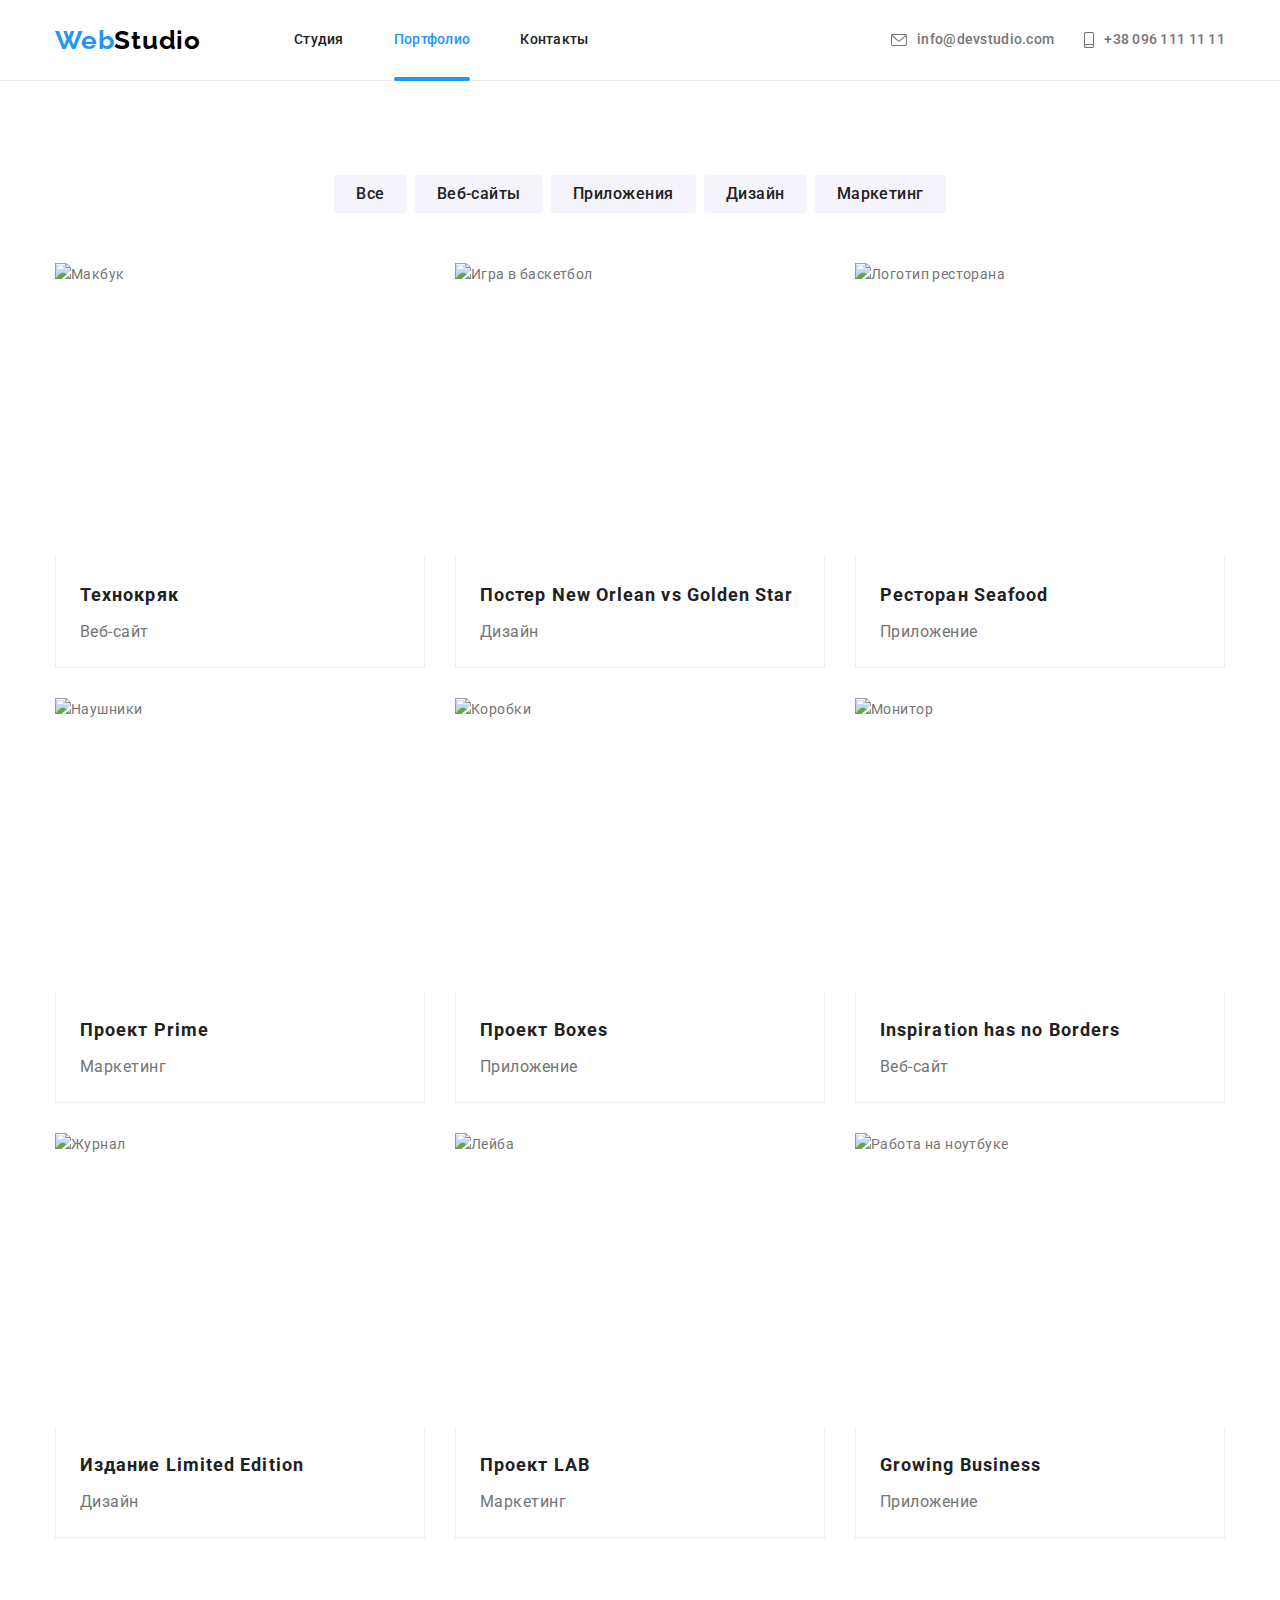
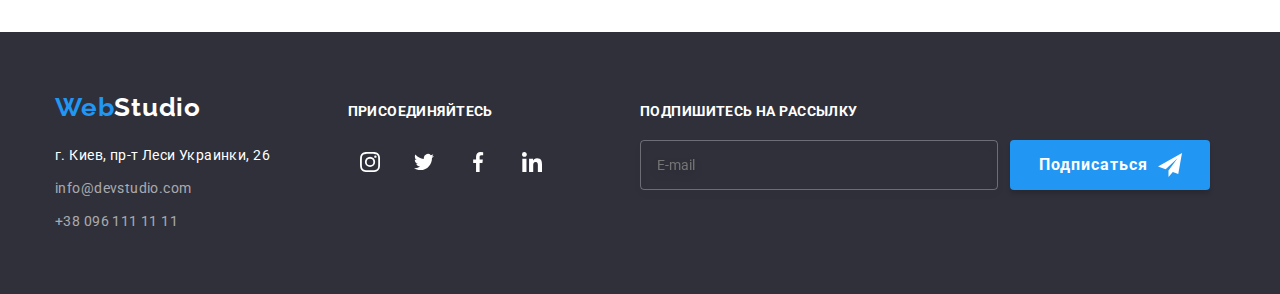
==== commit 83273822: "edits" ====
--- a/portfolio.html
+++ b/portfolio.html
@@ -329,7 +329,7 @@
           <svg class="subsсribe__svg" width="24">
             <use href="./images/sprite.svg#icon-send"></use>
           </svg>
-          <button class="btn__subsсribe" type="submit">Подписаться</button>
+          <button class="btn btn__subsсribe" type="submit">Подписаться</button>
         </form>
       </div>
     </div>
--- a/css/main.css
+++ b/css/main.css
@@ -31,6 +31,17 @@
   color: var(--alt-text-col);
 }
 
+.btn-close, .features-list__icon, .direction-cards-set__caption, .social__link, .clients__link {
+  display: flex;
+  justify-content: center;
+  align-items: center;
+}
+
+.features-list, .direction-cards-set, .team-cards-set, .portfolio-list {
+  display: flex;
+  flex-wrap: wrap;
+}
+
 html {
   box-sizing: border-box;
 }
@@ -227,9 +238,6 @@
 
 .btn-close {
   position: absolute;
-  display: flex;
-  justify-content: center;
-  align-items: center;
   top: 8px;
   left: 490px;
   width: 30px;
@@ -254,9 +262,6 @@
 }
 
 .features-list {
-  display: flex;
-  flex-wrap: wrap;
-  justify-content: center;
   margin-top: -30px;
   margin-left: -30px;
 }
@@ -268,9 +273,6 @@
 }
 
 .features-list__icon {
-  display: flex;
-  justify-content: center;
-  align-items: center;
   margin-bottom: 30px;
   background-color: var(--bg-team);
   width: 270px;
@@ -284,9 +286,6 @@
 }
 
 .direction-cards-set {
-  display: flex;
-  flex-wrap: wrap;
-  justify-content: center;
   margin-top: -30px;
   margin-left: -30px;
 }
@@ -301,9 +300,6 @@
 .direction-cards-set__caption {
   position: absolute;
   bottom: 0;
-  display: flex;
-  justify-content: center;
-  align-items: center;
   width: 100%;
   height: 70px;
   font-weight: 700;
@@ -314,9 +310,6 @@
 }
 
 .team-cards-set {
-  display: flex;
-  flex-wrap: wrap;
-  justify-content: center;
   margin-top: -30px;
   margin-left: -30px;
 }
@@ -366,9 +359,6 @@
 }
 
 .social__link {
-  display: flex;
-  justify-content: center;
-  align-items: center;
   width: 100%;
   height: 100%;
   border-radius: 50%;
@@ -412,9 +402,6 @@
 }
 
 .clients__link {
-  display: flex;
-  justify-content: center;
-  align-items: center;
   width: 100%;
   height: 100%;
   border: 1px solid;
@@ -673,9 +660,6 @@
 .portfolio-list {
   margin-left: -30px;
   margin-top: -30px;
-  display: flex;
-  flex-wrap: wrap;
-  justify-content: center;
 }
 
 .portfolio-list__title {
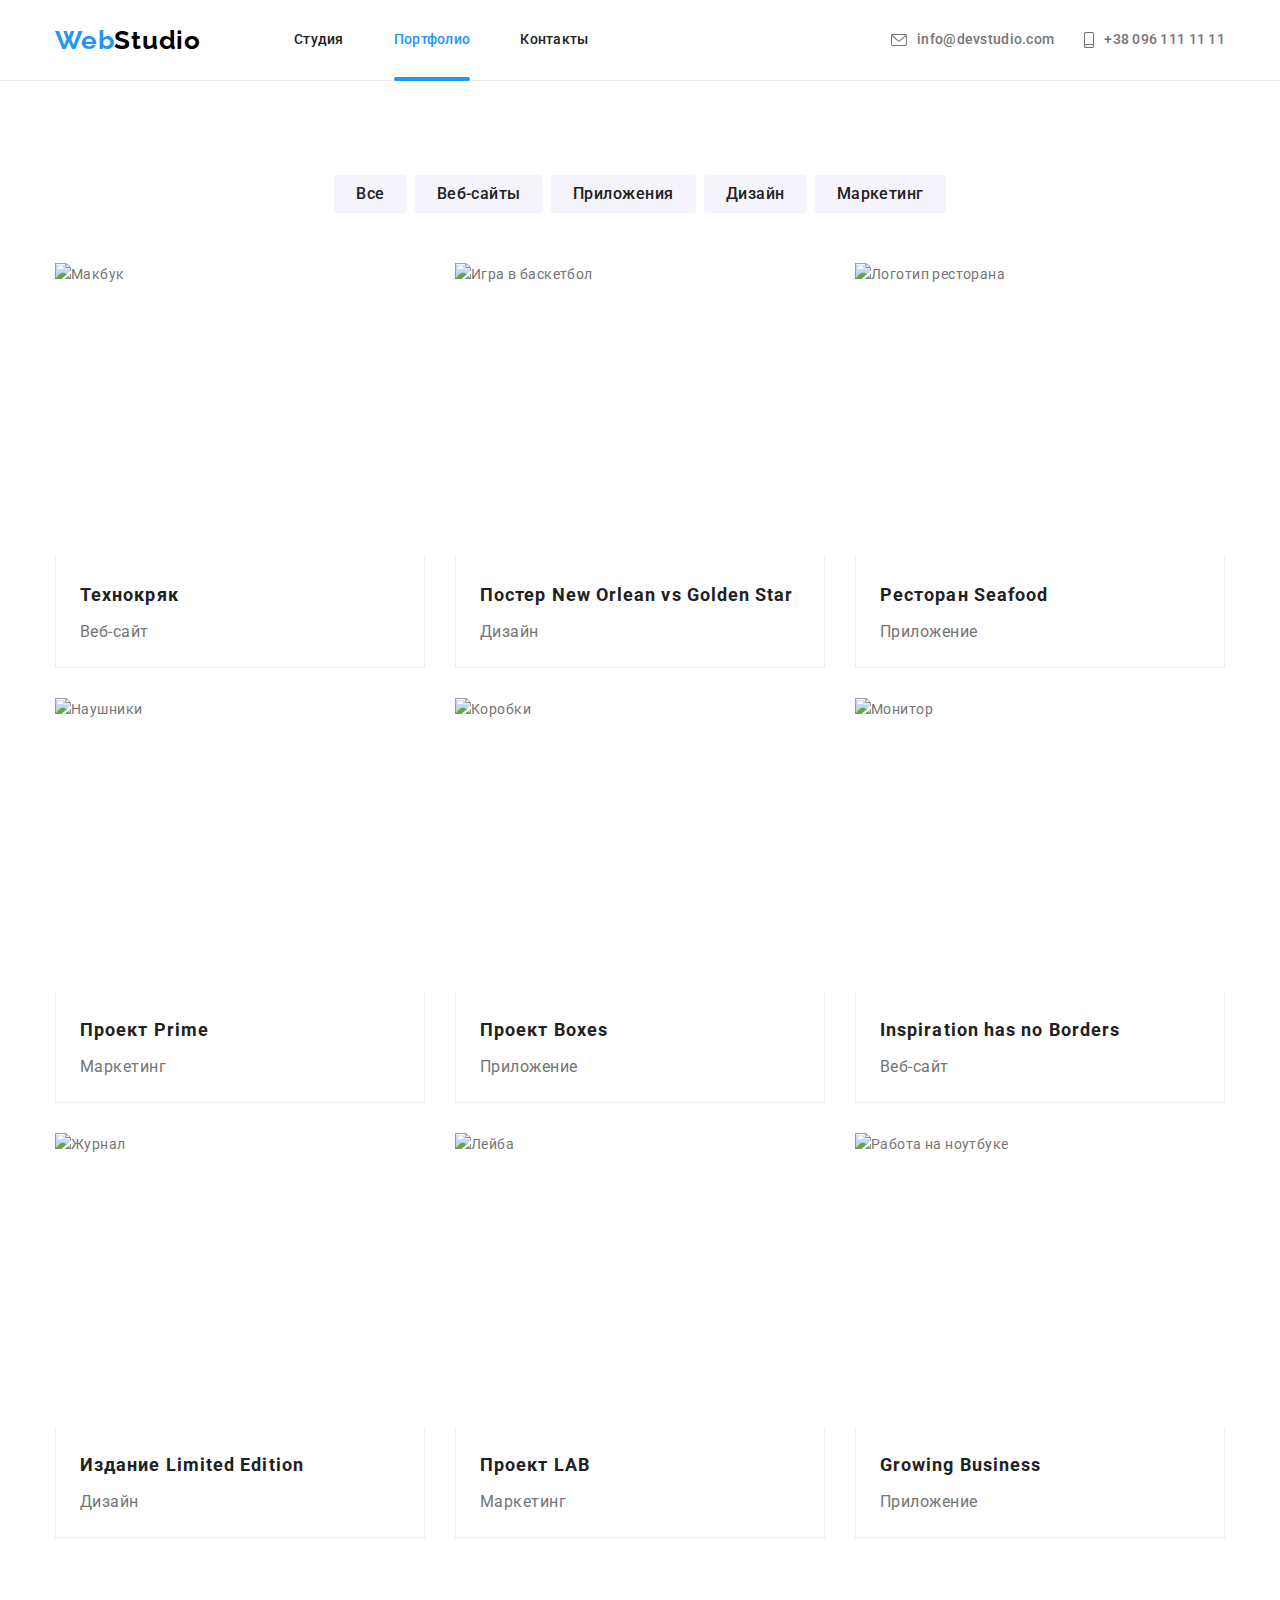
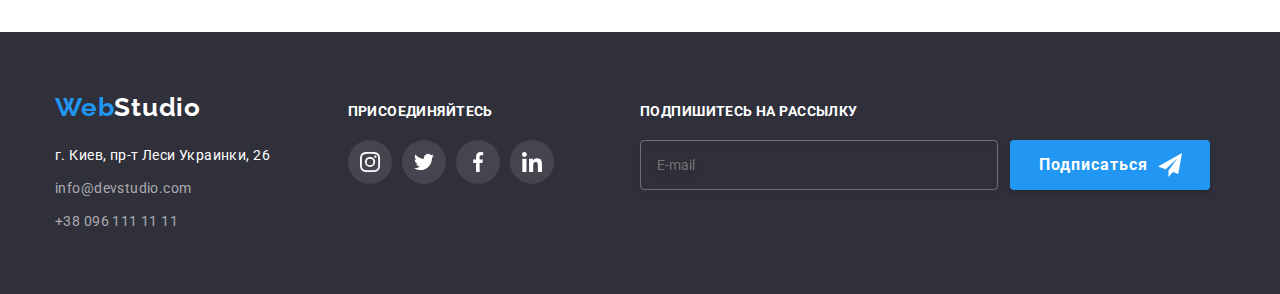
==== commit 1886508a: "edits" ====
--- a/portfolio.html
+++ b/portfolio.html
@@ -289,7 +289,7 @@
         <h3 class="footer__title">присоединяйтесь</h3>
         <ul class="list social">
           <li class="social__item">
-            <a class="link social__link foot-icon-bg" href="https://www.instagram.com/" target="_blank"
+            <a class="link social__link social__link--foot" href="https://www.instagram.com/" target="_blank"
               rel="noopener noreferrer">
               <svg class="social__svg--foot" width="20" height="20">
                 <use href="./images/sprite.svg#icon-instagram"></use>
@@ -297,7 +297,7 @@
             </a>
           </li>
           <li class="social__item">
-            <a class="link social__link foot-icon-bg" href="https://twitter.com/" target="_blank"
+            <a class="link social__link social__link--foot" href="https://twitter.com/" target="_blank"
               rel="noopener noreferrer">
               <svg class="social__svg--foot" width="20" height="20">
                 <use href="./images/sprite.svg#icon-twitter"></use>
@@ -305,7 +305,7 @@
             </a>
           </li>
           <li class="social__item">
-            <a class="link social__link foot-icon-bg" href="https://www.facebook.com/" target="_blank"
+            <a class="link social__link social__link--foot" href="https://www.facebook.com/" target="_blank"
               rel="noopener noreferrer">
               <svg class="social__svg--foot" width="20" height="20">
                 <use href="./images/sprite.svg#icon-facebook"></use>
@@ -313,7 +313,7 @@
             </a>
           </li>
           <li class="social__item">
-            <a class="link social__link .social__link--foot" href="https://www.linkedin.com/" target="_blank"
+            <a class="link social__link social__link--foot" href="https://www.linkedin.com/" target="_blank"
               rel="noopener noreferrer">
               <svg class="social__svg--foot" width="20" height="20">
                 <use href="./images/sprite.svg#icon-linkedin"></use>
